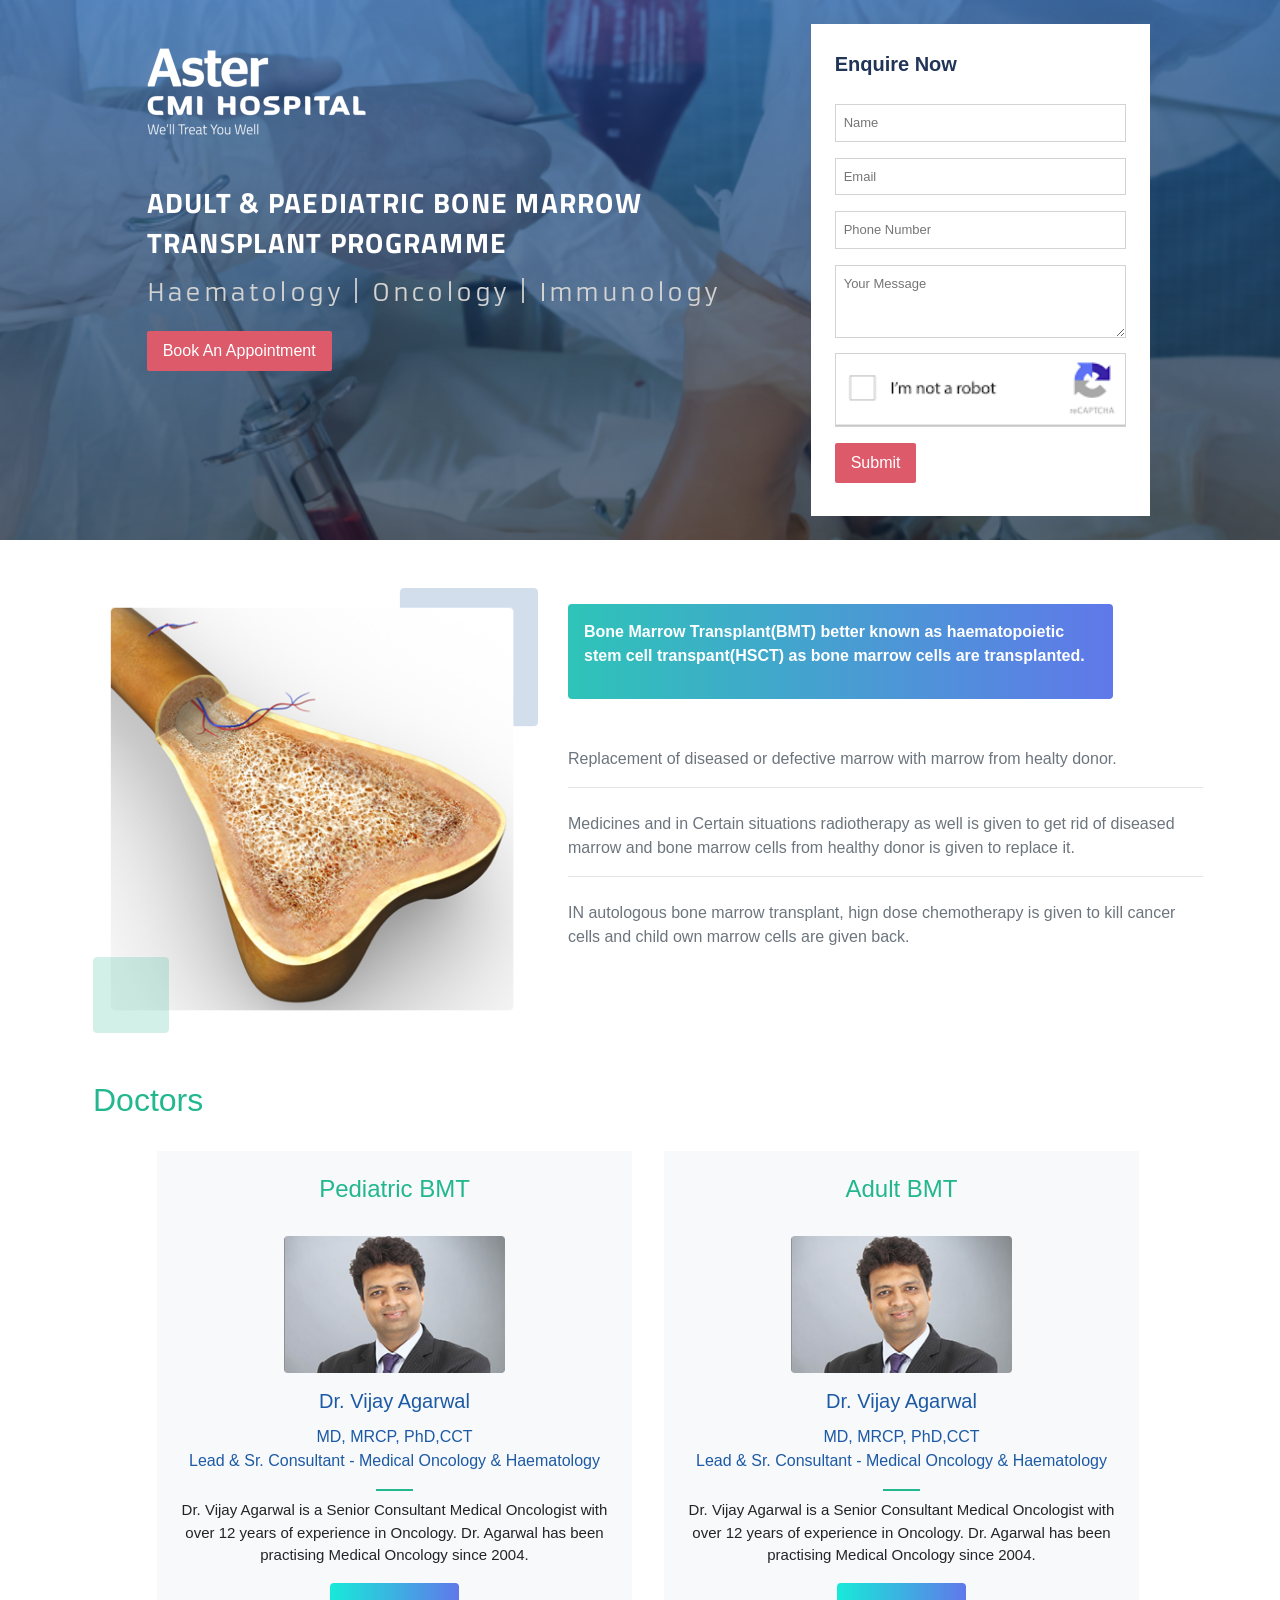
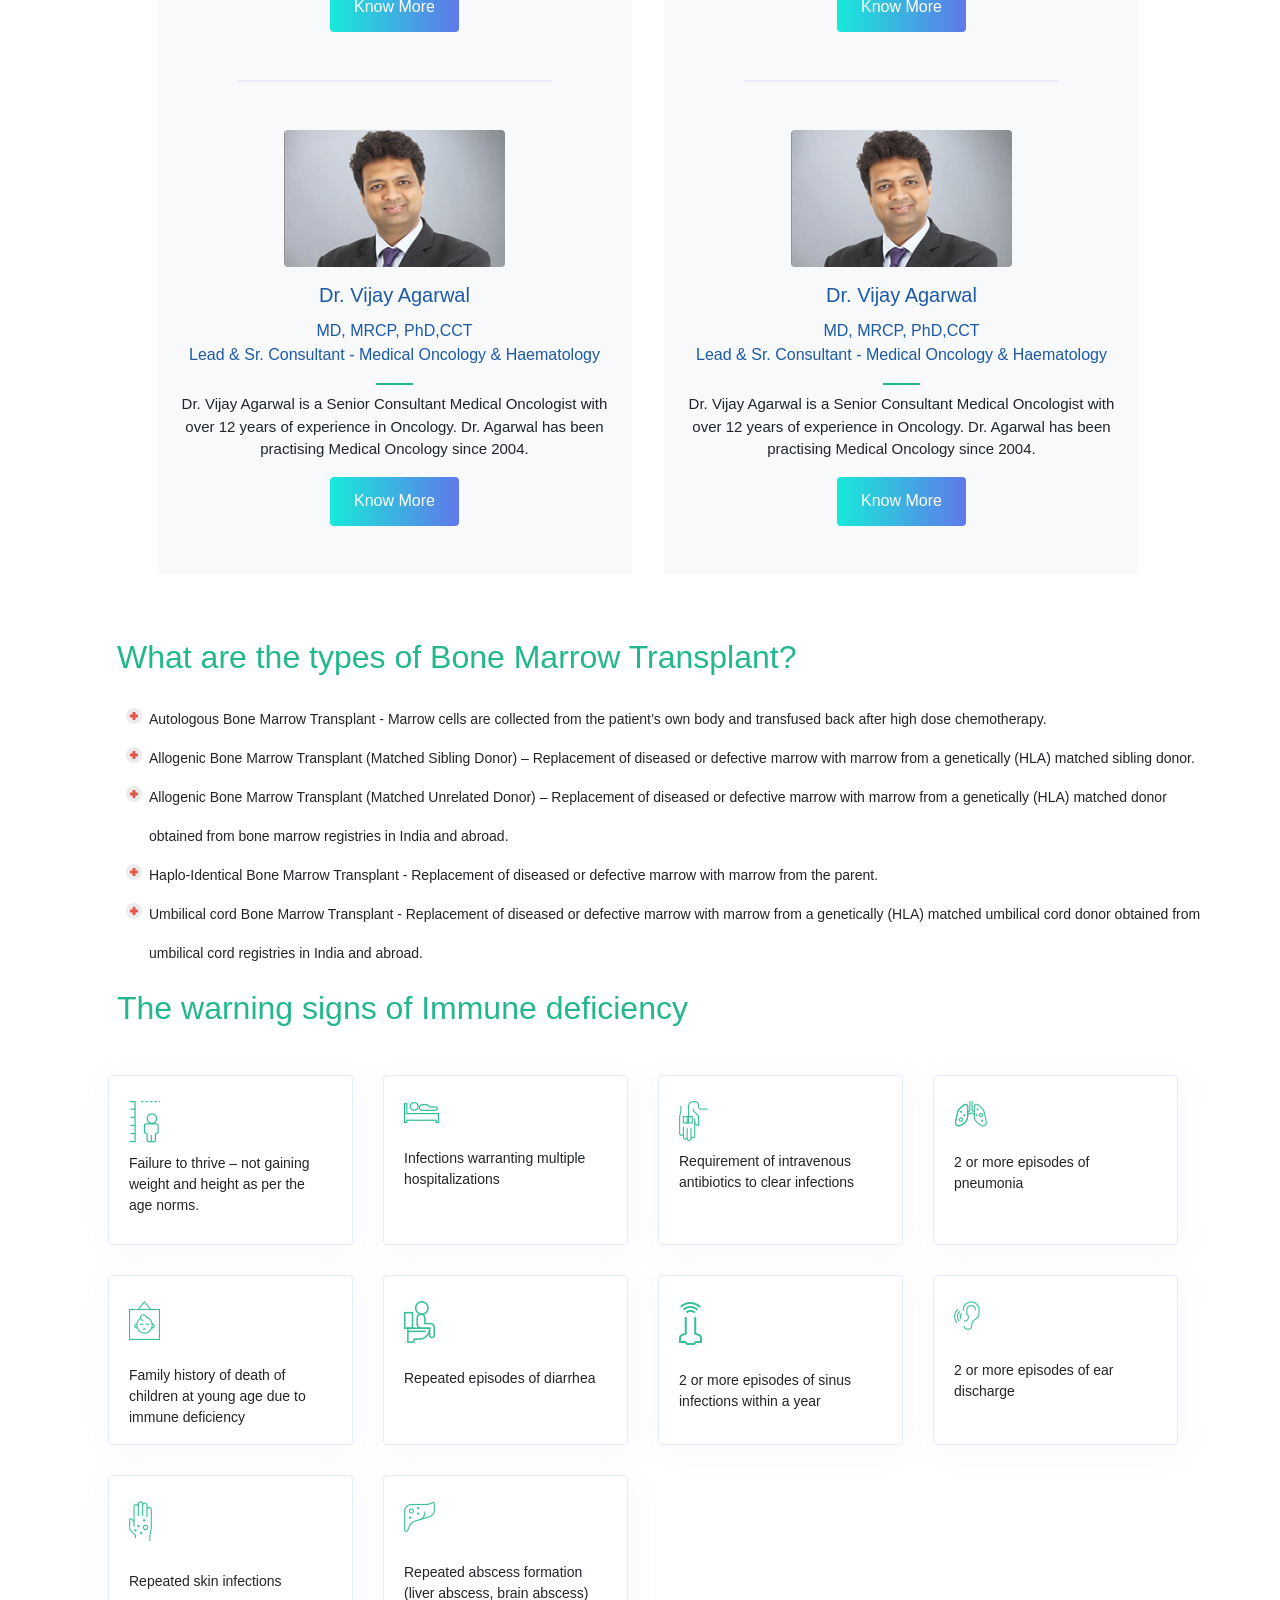
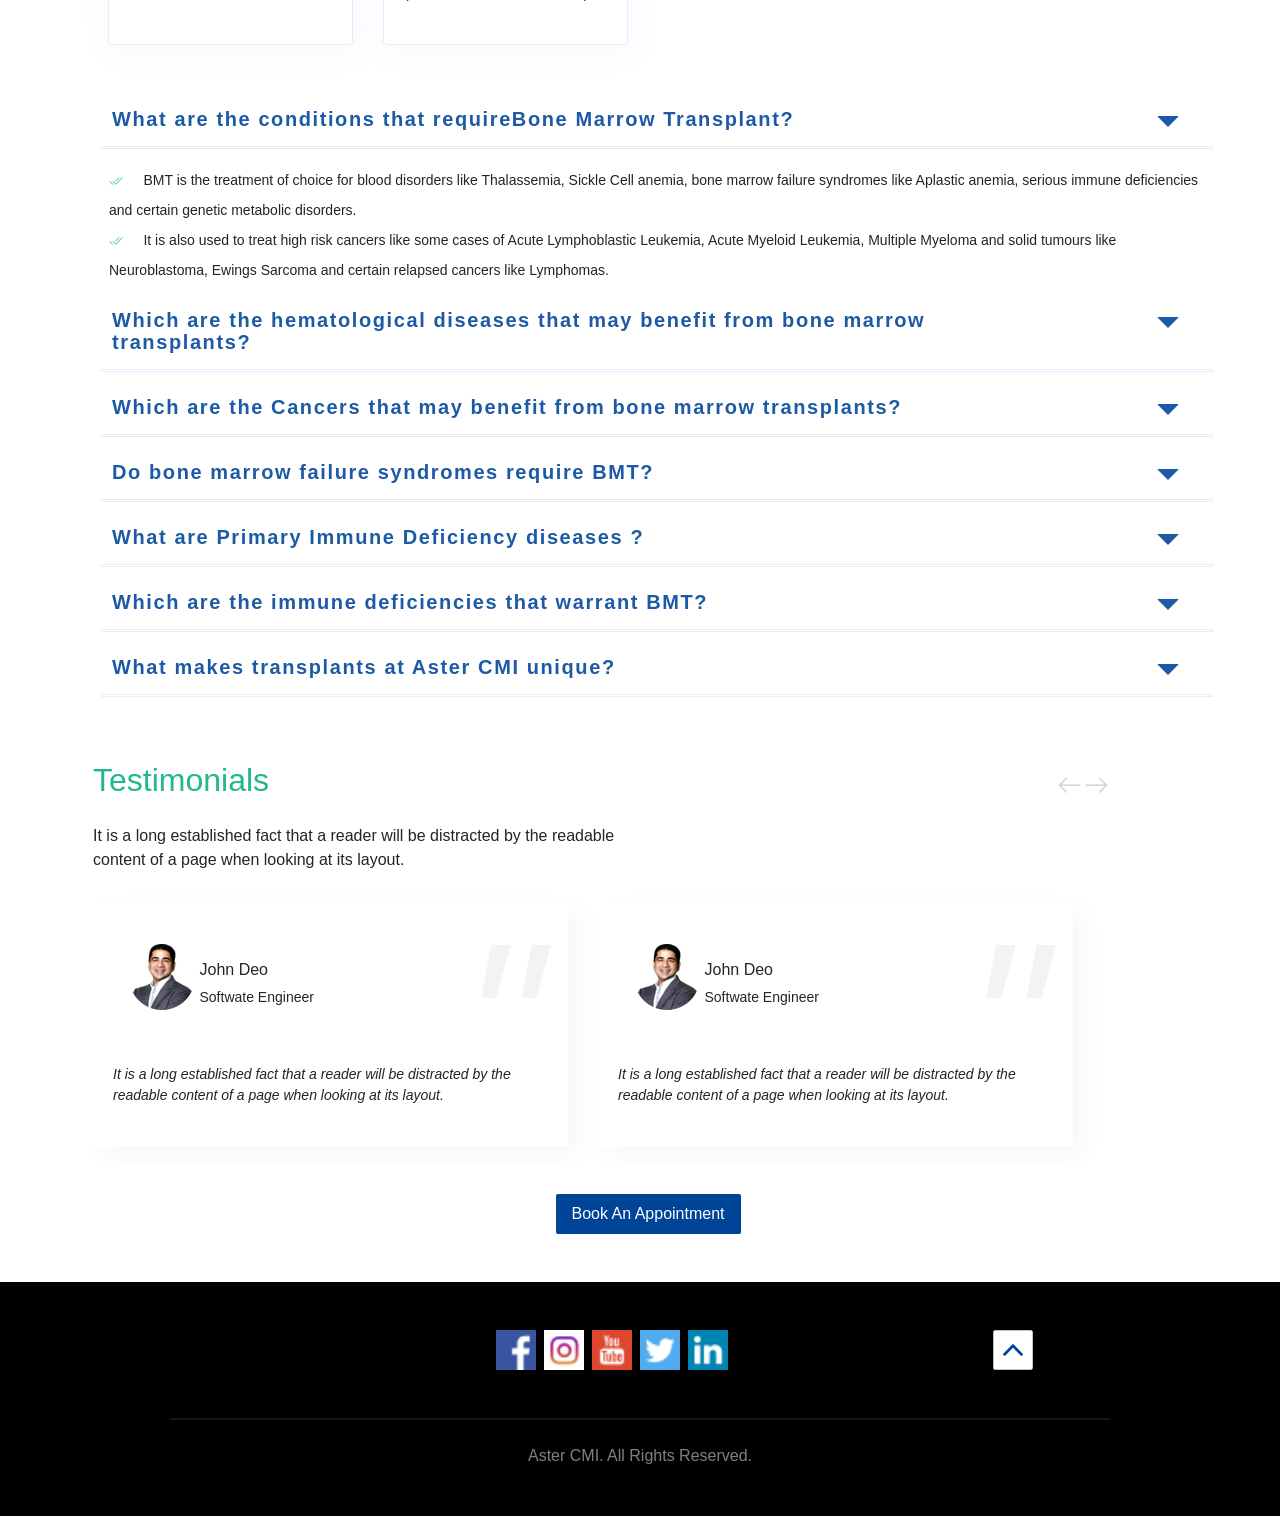
==== index.html @ b5199aa7 "changing names" ====
<!DOCTYPE html>
<html lang="en">

<head>

    <meta charset="UTF-8">
    <meta name="viewport" content="width=device-width, initial-scale=1.0">
    
    <link rel="stylesheet" href="https://maxcdn.bootstrapcdn.com/bootstrap/4.5.2/css/bootstrap.min.css">
    <script src="https://ajax.googleapis.com/ajax/libs/jquery/3.5.1/jquery.min.js"></script>
    <script src="https://cdnjs.cloudflare.com/ajax/libs/popper.js/1.16.0/umd/popper.min.js"></script>
    <script src="https://maxcdn.bootstrapcdn.com/bootstrap/4.5.2/js/bootstrap.min.js"></script>

    <link href='https://fonts.googleapis.com/css?family=Titillium Web' rel='stylesheet'>
    <link href='https://fonts.googleapis.com/css?family=Strait' rel='stylesheet'>
    <link href='https://fonts.googleapis.com/css?family=Armata' rel='stylesheet'>

    <title>Bone Marrow transplant programme landing page</title>
    <link rel="stylesheet" href="landing page.css" />
</head>

<body>
    <header id="intro">
        <div class="container-fluid d-flex justify-content-center">
            <div class="row">
                <div class="col-1 col-sm-1 col-md-0 col-lg-1 col-xl-1"></div>
                <div class="col-12 col-sm-12 col-md-5 col-lg-6 col-xl-6 aster_details">
                    <img class="pt-5" src="Images/Aster_logo_white.png">
                    <h3 class="pt-5 mb-2 font_titillium">ADULT & PAEDIATRIC BONE MARROW TRANSPLANT PROGRAMME</h3>
                    <p class="pt-1 mb-1 font_armata">Haematology | Oncology | Immunology </p>
                    <button class="book_an_appointment_button">Book An Appointment</button>   
                </div>

                <div class="col-12 col-sm-12 col-md-4 col-lg-4 col-xl-4">
                    <div class="container m-4 p-4 enquire_now">
                        <h5 class="py-1 font-weight-bolder" style="color:#213559;">Enquire Now</h5>
                        <input type="text" class="p-2 mt-3 mb-2" placeholder="Name">
                        <input type="email" class="p-2 my-2" placeholder="Email">
                        <input type="number" class="p-2 my-2" placeholder="Phone Number">
                        <textarea class="px-2 pt-2 pb-4 my-2" placeholder="Your Message" maxlength="200"></textarea>  
                        <div class="i_am_not_robot">
                            <img src="Images/i am not a robot.png" height="auto" width="100%">
                        </div>
                        <button class="book_an_appointment_button">Submit</button>  
                    </div>
                </div>   
            </div>
        </div>
        
    </header>
    
    <main class="mt-5 ml-3">
        <div class="container">
        
    <!-- BMT DETAILS  -->
            <div id="BMT deatils" class="row">
                <div class="col-12 col-sm-12 col-md-6 col-lg-5 col-xl-5">
                    <img src="Images/Group 3.png" width="100%" height="auto">
                </div>
            
                <div class="col-12 col-sm-12 col-md-6 col-lg-7 col-xl-7 mt-3">
                    <div class="bmt_heading_div p-3">
                         <p>Bone Marrow Transplant(BMT) better known as haematopoietic
                                stem cell transpant(HSCT) as bone marrow cells are transplanted.</p>
                    </div>

                    <div class="mt-5" >
                        <p class="text-muted">Replacement of diseased or defective marrow with marrow from healty
                            donor.</p>
                    </div>

                    <hr class="hr-light mt-3">

                    <div class="mt-4" >
                        <p class="text-muted">Medicines and in Certain situations radiotherapy as well is given to get rid of diseased
                        marrow and bone marrow cells from healthy donor is given to replace it.</p>
                    </div>

                    <hr class="hr-light mt-3">

                    <div class="mt-4" >
                        <p class="text-muted">IN autologous bone marrow transplant, hign dose chemotherapy is given to kill
                        cancer cells and child own marrow cells are given back.</p>
                    </div>
                </div>
            </div>

<!-- DOCTORS -->
            <div class="mt-5">
                <h2 style="color:#22B78E;">Doctors</h2>
            </div>

            <div id="Doctors Details" class="row mt-3 justify-content-center">
                <div class="col-12 col-sm-12 col-md-5 col-lg-5 col-xl-5 bg-light px-3 pb-5 m-3">
                    <h4 style="color:#22B78E" class="justify-content-center text-center pt-4">Pediatric BMT</h4>
                    
                    <img class="pt-4 centered_contents"  src="Images/Bitmap Copy.png">
                    
                    <h5 class="pt-3 text-center" style="color:#1D5AA6;">Dr. Vijay Agarwal</h5>
                    
                    <p class="pt-1 text-center" style="color:#1D5AA6;">MD, MRCP, PhD,CCT <br>
                        Lead & Sr. Consultant - Medical Oncology & Haematology</p>
                    
                    <div class="small_hr_line centered_contents"></div>
                    
                    <p class="pt-2 text-center" style="font-size:15px;">Dr. Vijay Agarwal is a Senior Consultant Medical Oncologist with over 12 years of experience in Oncology. Dr. Agarwal has been practising Medical Oncology since 2004. </p>
                    
                    <button class="p-2 know_more_button centered_contents">Know More</button>
                    
                    <div class="mt-5 long_hr_line centered_contents"></div>
                    
                    <img class="pt-5 centered_contents"  src="Images/Bitmap Copy.png">
                    
                    <h5 class="pt-3 text-center" style="color:#1D5AA6;">Dr. Vijay Agarwal</h5>
                    
                    <p class="pt-1 text-center" style="color:#1D5AA6;">MD, MRCP, PhD,CCT <br>
                        Lead & Sr. Consultant - Medical Oncology & Haematology</p>
                    
                    <div class="small_hr_line centered_contents"></div>
                    
                    <p class="pt-2 text-center" style="font-size:15px;">Dr. Vijay Agarwal is a Senior Consultant Medical Oncologist with over 12 years of experience in Oncology. Dr. Agarwal has been practising Medical Oncology since 2004. </p>
                    
                    <button class="p-2 know_more_button centered_contents">Know More</button>
                </div>

                <div class="col-12 col-sm-12 col-md-5 col-lg-5 col-xl-5 bg-light px-3 pb-5 m-3">
                    <h4 style="color:#22B78E" class="justify-content-center text-center pt-4">Adult BMT</h4>
                    
                    <img class="pt-4 centered_contents"  src="Images/Bitmap Copy.png">
                    
                    <h5 class="pt-3 text-center" style="color:#1D5AA6;">Dr. Vijay Agarwal</h5>
                    
                    <p class="pt-1 text-center" style="color:#1D5AA6;">MD, MRCP, PhD,CCT <br>
                        Lead & Sr. Consultant - Medical Oncology & Haematology</p>
                    
                    <div class="small_hr_line centered_contents"></div>
                    
                    <p class="pt-2 text-center" style="font-size:15px;">Dr. Vijay Agarwal is a Senior Consultant Medical Oncologist with over 12 years of experience in Oncology. Dr. Agarwal has been practising Medical Oncology since 2004. </p>
                    
                    <button class="p-2 know_more_button centered_contents">Know More</button>
                    
                    <div class="mt-5 long_hr_line centered_contents"></div>
                    
                    <img class="pt-5 centered_contents"  src="Images/Bitmap Copy.png">
                    
                    <h5 class="pt-3 text-center" style="color:#1D5AA6;">Dr. Vijay Agarwal</h5>
                    
                    <p class="pt-1 text-center" style="color:#1D5AA6;">MD, MRCP, PhD,CCT <br>
                        Lead & Sr. Consultant - Medical Oncology & Haematology</p>
                    
                    <div class="small_hr_line centered_contents"></div>
                    
                    <p class="pt-2 text-center" style="font-size:15px;">Dr. Vijay Agarwal is a Senior Consultant Medical Oncologist with over 12 years of experience in Oncology. Dr. Agarwal has been practising Medical Oncology since 2004. </p>
                    
                    <button class="p-2 know_more_button centered_contents">Know More</button>
                </div>
            </div>

<!-- TYPES OF BMT -->
            <div id="types of BMT" class="mt-5 ml-4">
                <h2 style="color:#22B78E;">What are the types of Bone Marrow Transplant?</h2>
            </div>

            <div class="mt-4 ml-3">
                <ul>
                    <li>Autologous Bone Marrow Transplant - Marrow cells are collected from the patient’s own body and transfused back after high dose chemotherapy.</li>
                
                    <li>Allogenic Bone Marrow Transplant (Matched Sibling Donor) – Replacement of diseased or defective marrow with marrow from a genetically (HLA) matched sibling donor.</li>
                
                    <li>Allogenic Bone Marrow Transplant (Matched Unrelated Donor) – Replacement of diseased or defective marrow with marrow from a genetically (HLA) matched donor obtained from bone marrow registries in India and abroad.</li>
                
                    <li>Haplo-Identical Bone Marrow Transplant - Replacement of diseased or defective marrow with marrow from the parent.</li>
                
                    <li>Umbilical cord Bone Marrow Transplant - Replacement of diseased or defective marrow with marrow from a genetically (HLA) matched umbilical cord donor obtained from umbilical cord registries in India and abroad.</li>
                </ul>
            </div>

<!-- THE WARNING SIGNS OF BMT -->

            <div id="warning signs" class="mt-3 ml-4">
                <h2 style="color:#22B78E;">The warning signs of Immune deficiency</h2>
            </div>

            <div class="flex-container">
                <div class="flex-card">
                    <div>
                        <img src="Images/Group 2 (1).png">
                    </div>
                    <p style="padding-top:10px;">Failure to thrive – not gaining weight and height as per the age norms.</p>
                </div>

                <div class="flex-card">
                    <div>
                        <img src="Images/Group.png">
                    </div>
                    <p style="padding-top:25px;">Infections warranting multiple hospitalizations</p>
                </div>

                <div class="flex-card">
                    <div>
                        <img src="Images/Group (1).png">
                    </div>
                    <p style="padding-top:10px;">Requirement of intravenous antibiotics to clear infections</p>
                </div>

                <div class="flex-card">
                    <div>
                        <img src="Images/Group (2).png">
                    </div>
                    <p style="padding-top:25px;">2 or more episodes of 
                        pneumonia</p>
                </div>

                <div class="flex-card">
                    <div>
                        <img src="Images/Group (4).png">
                    </div>
                    <p style="padding-top:25px;">Family history of death of children at young age due to immune deficiency </p>
                </div>

                <div class="flex-card">
                    <div>
                        <img src="Images/Group (3).png">
                    </div>
                    <p style="padding-top:25px;">Repeated episodes of diarrhea</p>
                </div>

                <div class="flex-card">
                    <div>
                        <img src="Images/Group 2 (2).png">
                    </div>
                    <p style="padding-top:25px;">2 or more episodes of sinus infections within a year</p>
                </div>

                <div class="flex-card">
                    <div>
                        <img src="Images/Group 2.png">
                    </div>
                    <p style="padding-top:30px;">2 or more episodes of ear discharge</p>
                </div>

                <div class="flex-card">
                    <div>
                        <img src="Images/Group 2 (3).png">
                    </div>
                    <p style="padding-top:30px;">Repeated skin infections</p>
                </div>

                <div class="flex-card">
                    <div>
                        <img src="Images/Group (5).png">
                    </div>
                    <p style="padding-top:30px;">Repeated abscess formation (liver abscess, brain abscess)</p>
                </div>    
            </div>

<!-- FREQUENTLY ASKED QUESTIONS -->

                <div id="faq" class="mt-5">
                    <div id="q1" class="row faq_span ml-1">
                        <div class="col-10 col-sm-10 col-md-10 col-lg-10 col-xl-10">
                            <span>What are the conditions that requireBone Marrow Transplant?
                        </div>
                        <div class="col-2 col-sm-2 col-md-2 col-lg-2 col-xl-2">
                            <img class="mr-4 mt-2 float-right" src="Images/Path Copy 5.png" onclick="toggle_answer('answer1','hidden_answer');">
                        </div>
                    </div>

                    <hr class="long_hr_line_faq ml-2">

                    <div id="answer1" class="ml-3">
                        <div>
                            <img src="Images/double-tick-indicator.png">
                            <span class="ml-3 answers"> BMT is the treatment of choice for blood disorders like Thalassemia, Sickle Cell anemia, bone marrow failure syndromes like Aplastic anemia, serious immune deficiencies and certain genetic metabolic disorders.</span>
                        </div>
                        <div>
                            <img src="Images/double-tick-indicator.png">
                            <span class="ml-3 answers"> It is also used to treat high risk cancers like some cases of Acute Lymphoblastic Leukemia, Acute Myeloid Leukemia, Multiple Myeloma and solid tumours like Neuroblastoma, Ewings Sarcoma and certain relapsed cancers like Lymphomas.</span>
                        </div>
                    </div>

                    <div id="q2" class="row faq_span ml-1 mt-4">
                        <div class="col-10 col-sm-10 col-md-10 col-lg-10 col-xl-10">
                            <span>Which are the hematological diseases that may benefit from bone marrow transplants?</span>
                        </div>
                        <div class="col-2 col-sm-2 col-md-2 col-lg-2 col-xl-2">
                            <img class="mr-4 mt-2 float-right" src="Images/Path Copy 5.png" onclick="toggle_answer('answer2','hidden_answer');">
                        </div>
                    </div>

                    <hr class="long_hr_line_faq ml-2">

                    <div id="answer2" class="ml-3 hidden_answer">
                        <div>
                            <img src="Images/double-tick-indicator.png">
                            <span class="ml-3 answers"> BMT is the treatment of choice for blood disorders like Thalassemia, Sickle Cell anemia, bone marrow failure syndromes like Aplastic anemia, serious immune deficiencies and certain genetic metabolic disorders.</span>
                        </div>
                        <div>
                            <img src="Images/double-tick-indicator.png">
                            <span class="ml-3 answers"> It is also used to treat high risk cancers like some cases of Acute Lymphoblastic Leukemia, Acute Myeloid Leukemia, Multiple Myeloma and solid tumours like Neuroblastoma, Ewings Sarcoma and certain relapsed cancers like Lymphomas.</span>
                        </div>
                    </div>

                    <div d="q3" class="row faq_span ml-1 mt-4">
                        <div class="col-10 col-sm-10 col-md-10 col-lg-10 col-xl-10">
                            <span>Which are the Cancers that may benefit from bone marrow transplants?</span>
                        </div>
                        <div class="col-2 col-sm-2 col-md-2 col-lg-2 col-xl-2">
                            <img class="mr-4 mt-2 float-right" src="Images/Path Copy 5.png" onclick="toggle_answer('answer3','hidden_answer');">
                        </div>
                    </div>

                    <hr class="long_hr_line_faq ml-2">

                    <div id="answer3" class="ml-3 hidden_answer">
                        <div>
                            <img src="Images/double-tick-indicator.png">
                            <span class="ml-3 answers"> BMT is the treatment of choice for blood disorders like Thalassemia, Sickle Cell anemia, bone marrow failure syndromes like Aplastic anemia, serious immune deficiencies and certain genetic metabolic disorders.</span>
                        </div>
                        <div>
                            <img src="Images/double-tick-indicator.png">
                            <span class="ml-3 answers"> It is also used to treat high risk cancers like some cases of Acute Lymphoblastic Leukemia, Acute Myeloid Leukemia, Multiple Myeloma and solid tumours like Neuroblastoma, Ewings Sarcoma and certain relapsed cancers like Lymphomas.</span>
                        </div>
                    </div>

                    <div id="q4" class="row faq_span ml-1 mt-4">
                        <div class="col-10 col-sm-10 col-md-10 col-lg-10 col-xl-10">
                            <span>Do bone marrow failure syndromes require BMT?</span>
                        </div>
                        <div class="col-2 col-sm-2 col-md-2 col-lg-2 col-xl-2">
                            <img class="mr-4 mt-2 float-right" src="Images/Path Copy 5.png" onclick="toggle_answer('answer4','hidden_answer');">
                        </div>
                    </div>

                    <hr class="long_hr_line_faq ml-2">

                    <div id="answer4" class="ml-3 hidden_answer">
                        <div>
                            <img src="Images/double-tick-indicator.png">
                            <span class="ml-3 answers"> BMT is the treatment of choice for blood disorders like Thalassemia, Sickle Cell anemia, bone marrow failure syndromes like Aplastic anemia, serious immune deficiencies and certain genetic metabolic disorders.</span>
                        </div>
                        <div>
                            <img src="Images/double-tick-indicator.png">
                            <span class="ml-3 answers"> It is also used to treat high risk cancers like some cases of Acute Lymphoblastic Leukemia, Acute Myeloid Leukemia, Multiple Myeloma and solid tumours like Neuroblastoma, Ewings Sarcoma and certain relapsed cancers like Lymphomas.</span>
                        </div>
                    </div>

                    <div id="q5" class="row faq_span ml-1 mt-4">
                        <div class="col-10 col-sm-10 col-md-10 col-lg-10 col-xl-10">
                            <span>What are Primary Immune Deficiency diseases ?</span>
                        </div>
                        <div class="col-2 col-sm-2 col-md-2 col-lg-2 col-xl-2">
                            <img class="mr-4 mt-2 float-right" src="Images/Path Copy 5.png" onclick="toggle_answer('answer5','hidden_answer');">
                        </div>
                    </div>

                    <hr class="long_hr_line_faq ml-2">

                    <div id="answer5" class="ml-3 hidden_answer">
                        <div>
                            <img src="Images/double-tick-indicator.png">
                            <span class="ml-3 answers"> BMT is the treatment of choice for blood disorders like Thalassemia, Sickle Cell anemia, bone marrow failure syndromes like Aplastic anemia, serious immune deficiencies and certain genetic metabolic disorders.</span>
                        </div>
                        <div>
                            <img src="Images/double-tick-indicator.png">
                            <span class="ml-3 answers"> It is also used to treat high risk cancers like some cases of Acute Lymphoblastic Leukemia, Acute Myeloid Leukemia, Multiple Myeloma and solid tumours like Neuroblastoma, Ewings Sarcoma and certain relapsed cancers like Lymphomas.</span>
                        </div>
                    </div>

                    <div id="q6" class="row faq_span ml-1 mt-4">
                        <div class="col-10 col-sm-10 col-md-10 col-lg-10 col-xl-10">
                            <span>Which are the immune deficiencies that warrant BMT?</span>
                        </div>
                        <div class="col-2 col-sm-2 col-md-2 col-lg-2 col-xl-2">
                            <img class="mr-4 mt-2 float-right" src="Images/Path Copy 5.png" onclick="toggle_answer('answer6','hidden_answer');">
                        </div>
                    </div>
                    
                    <hr class="long_hr_line_faq ml-2">

                    <div id="answer6" class="ml-3 hidden_answer">
                        <div>
                            <img src="Images/double-tick-indicator.png">
                            <span class="ml-3 answers"> BMT is the treatment of choice for blood disorders like Thalassemia, Sickle Cell anemia, bone marrow failure syndromes like Aplastic anemia, serious immune deficiencies and certain genetic metabolic disorders.</span>
                        </div>
                        <div>
                            <img src="Images/double-tick-indicator.png">
                            <span class="ml-3 answers"> It is also used to treat high risk cancers like some cases of Acute Lymphoblastic Leukemia, Acute Myeloid Leukemia, Multiple Myeloma and solid tumours like Neuroblastoma, Ewings Sarcoma and certain relapsed cancers like Lymphomas.</span>
                        </div>
                    </div>

                    <div id="q7" class="row faq_span ml-1 mt-4">
                        <div class="col-10 col-sm-10 col-md-10 col-lg-10 col-xl-10">
                            <span>What makes transplants at Aster CMI unique? </span>
                        </div>
                        <div class="col-2 col-sm-2 col-md-2 col-lg-2 col-xl-2">
                            <img class="mr-4 mt-2 float-right" src="Images/Path Copy 5.png" onclick="toggle_answer('answer7','hidden_answer');">
                        </div>
                    </div>
                    
                    <hr class="long_hr_line_faq ml-2">

                    <div id="answer7" class="ml-3 hidden_answer">
                        <div>
                            <img src="Images/double-tick-indicator.png">
                            <span class="ml-3 answers"> BMT is the treatment of choice for blood disorders like Thalassemia, Sickle Cell anemia, bone marrow failure syndromes like Aplastic anemia, serious immune deficiencies and certain genetic metabolic disorders.</span>
                        </div>
                        <div>
                            <img src="Images/double-tick-indicator.png">
                            <span class="ml-3 answers"> It is also used to treat high risk cancers like some cases of Acute Lymphoblastic Leukemia, Acute Myeloid Leukemia, Multiple Myeloma and solid tumours like Neuroblastoma, Ewings Sarcoma and certain relapsed cancers like Lymphomas.</span>
                        </div>
                    </div>
                </div>
                
<!-- TESTIMONIALS -->

            <div id="Testimonials_heading" class="row">

                <div class="mt-5 col-6 col-sm-6 col-md-6 col-lg-6 col-xl-6">
                    <h2 style="color:#22B78E;">Testimonials</h2>
                </div>

                <div class="mt-3 col-5 col-sm-6 col-md-5 col-lg-5 col-xl-5">
                    <img class="float-right mt-5" src="Images/left-arrow (6) copy.png">
                    <img class="float-right mt-5 mr-1" src="Images/left-arrow (6).png">
                </div>

                <div class="mt-3 col-12 col-sm-12 col-md-12 col-lg-6 col-xl-6" >
                    <p>It is a long established fact that a reader will be distracted by the 
                        readable content of a page when looking at its layout.</p>
                </div>
            </div>

<!-- TESTIMONIALS CAROUSEL -->
            <div id="demo" class="carousel slide" data-ride="carousel">

                <!-- Indicators -->
                <ul class="carousel-indicators">
                <li data-target="#demo" data-slide-to="0" class="active"></li>
                <li data-target="#demo" data-slide-to="1"></li>
                <li data-target="#demo" data-slide-to="2"></li>
                </ul>
                
                <!-- The slideshow -->
                <div class="carousel-inner">
                    <div class="carousel-item active">
                        <div class="row">
                            <div class="col-12 col-sm-12 col-md-8 col-lg-5 col-xl-5 testimonials"> 
                                <div class="row p-3">
                                    <div class="col-3 col-sm-3 col-md-2 col-lg-2 col-xl-2">    
                                        <img src="Images/Bitmap.png">
                                    </div> 
                                    <div class="col-6 col-sm-6 col-md-8 col-lg-8 col-xl-8 mt-3" >
                                        <h6>John Deo</h6>
                                        <p>Softwate Engineer</p>
                                    </div> 
                                    <div class="col-3 col-sm-3 col-md-2 col-lg-2 col-xl-2">    
                                        <img src="Images/Testimonials.png".png>
                                    </div>
                                </div>
                                <p class="pt-4 font-italic">
                                    It is a long established fact that a reader will be distracted by the readable content of a page when looking at its layout. 
                                </p>
                            </div> 

                            <div class="col-12 col-sm-12 col-md-8 col-lg-5 col-xl-5 testimonials"> 
                                <div class="row p-3">
                                    <div class="col-3 col-sm-3 col-md-2 col-lg-2 col-xl-2">    
                                        <img src="Images/Bitmap.png">
                                    </div> 
                                    <div class="col-6 col-sm-6 col-md-8 col-lg-8 col-xl-8 mt-3" >
                                        <h6>John Deo</h6>
                                        <p>Softwate Engineer</p>
                                    </div> 
                                    <div class="col-3 col-sm-3 col-md-2 col-lg-2 col-xl-2">    
                                        <img src="Images/Testimonials.png".png>
                                    </div>
                                </div>
                                <p class="pt-4 font-italic">
                                    It is a long established fact that a reader will be distracted by the readable content of a page when looking at its layout. 
                                </p>
                            </div> 
                        </div>
                    </div>

                    <div class="carousel-item">
                        <div class="row">
                            <div class="col-12 col-sm-12 col-md-8 col-lg-5 col-xl-5 testimonials"> 
                                <div class="row p-3">
                                    <div class="col-3 col-sm-3 col-md-2 col-lg-2 col-xl-2">    
                                        <img src="Images/Bitmap.png">
                                    </div> 
                                    <div class="col-6 col-sm-6 col-md-8 col-lg-8 col-xl-8 mt-3" >
                                        <h6>John Deo</h6>
                                        <p>Softwate Engineer</p>
                                    </div> 
                                    <div class="col-3 col-sm-3 col-md-2 col-lg-2 col-xl-2">    
                                        <img src="Images/Testimonials.png".png>
                                    </div>
                                </div>
                                <p class="pt-4 font-italic">
                                    It is a long established fact that a reader will be distracted by the readable content of a page when looking at its layout. 
                                </p>
                            </div> 

                            <div class="col-12 col-sm-12 col-md-8 col-lg-5 col-xl-5 testimonials"> 
                                <div class="row p-3">
                                    <div class="col-3 col-sm-3 col-md-2 col-lg-2 col-xl-2">    
                                        <img src="Images/Bitmap.png">
                                    </div> 
                                    <div class="col-6 col-sm-6 col-md-8 col-lg-8 col-xl-8 mt-3" >
                                        <h6>John Deo</h6>
                                        <p>Softwate Engineer</p>
                                    </div> 
                                    <div class="col-3 col-sm-3 col-md-2 col-lg-2 col-xl-2">    
                                        <img src="Images/Testimonials.png".png>
                                    </div>
                                </div>
                                <p class="pt-4 font-italic">
                                    It is a long established fact that a reader will be distracted by the readable content of a page when looking at its layout. 
                                </p>
                            </div> 
                        </div>
                    </div>   

                    <div class="carousel-item">
                        <div class="row">
                            <div class="col-12 col-sm-12 col-md-8 col-lg-5 col-xl-5 testimonials"> 
                                <div class="row p-3">
                                    <div class="col-3 col-sm-3 col-md-2 col-lg-2 col-xl-2">    
                                        <img src="Images/Bitmap.png">
                                    </div> 
                                    <div class="col-6 col-sm-6 col-md-8 col-lg-8 col-xl-8 mt-3" >
                                        <h6>John Deo</h6>
                                        <p>Softwate Engineer</p>
                                    </div> 
                                    <div class="col-3 col-sm-3 col-md-2 col-lg-2 col-xl-2">    
                                        <img src="Images/Testimonials.png".png>
                                    </div>
                                </div>
                                <p class="pt-4 font-italic">
                                    It is a long established fact that a reader will be distracted by the readable content of a page when looking at its layout. 
                                </p>
                            </div> 

                            <div class="col-12 col-sm-12 col-md-8 col-lg-5 col-xl-5 testimonials"> 
                                <div class="row p-3">
                                    <div class="col-3 col-sm-3 col-md-2 col-lg-2 col-xl-2">    
                                        <img src="Images/Bitmap.png">
                                    </div> 
                                    <div class="col-6 col-sm-6 col-md-8 col-lg-8 col-xl-8 mt-3" >
                                        <h6>John Deo</h6>
                                        <p>Softwate Engineer</p>
                                    </div> 
                                    <div class="col-3 col-sm-3 col-md-2 col-lg-2 col-xl-2">    
                                        <img src="Images/Testimonials.png".png>
                                    </div>
                                </div>
                                <p class="pt-4 font-italic">
                                    It is a long established fact that a reader will be distracted by the readable content of a page when looking at its layout. 
                                </p>
                            </div> 
                        </div>
                    </div>
                </div>
                
                <!-- Left and right controls -->
                <a class="carousel-control-prev" href="#demo" data-slide="prev">
                <span class="carousel-control-prev-icon"></span>
                </a>
                <a class="carousel-control-next" href="#demo" data-slide="next">
                <span class="carousel-control-next-icon"></span>
                </a>
            </div>
  
<!-- BOOK AN APPOINTMENT BUTTON -->
            <div class="mt-3 d-flex justify-content-center">
                <button style="background-color:#004498;" class="book_an_appointment_button">Book An Appointment</button>
            </div>
        </div>
    </main> 

<!-- FOOTER  -->
    <footer class="footer mb-1">
        <div class="container-fluid">
            <div class="row mt-5">
                <div class="d-flex col-11 col-sm-11 col-md-7 col-lg-7 col-xl-7 justify-content-end">
                    <img class="pt-5 px-1" src="Images/Group 10.png">
                    <img class="pt-5 px-1" src="Images/Group 26.png">
                    <img class="pt-5 px-1" src="Images/003-youtube 2.png">
                    <img class="pt-5 px-1" src="Images/005-twitter 2.png">
                    <img class="pt-5 px-1" src="Images/006-linkedin 2.png">
                </div>
                <div class="d-flex col-1 col-sm-1 col-md-5 col-lg-5 col-xl-5 justify-content-center">
                    <img class="pt-5 px-1" src="Images/Group 9.png">
                </div>
            </div>

            <hr class="mt-5 long_hr_line_footer mx-auto">

            <div class="d-flex justify-content-center mt-4 pb-5">
                <span>Aster CMI. All Rights Reserved.</span>
            </div>
        </div>
        
    </footer>

    

    <script>
        function toggle_answer(id,className){
            document.getElementById(id).classList.toggle(className);
        }
    </script>

</body>
</html>
---- landing page.css ----
header{
    position:relative;
    width:100%;
    overflow-y:hidden;
    background-image: url("Images/Banner_mage 2.png"); 
    background-repeat: no-repeat;
    background-position: 50% 0;
    background-attachment: fixed;
    -webkit-background-size: cover;
    -moz-background-size: cover;
    -o-background-size: cover;
    background-size: cover;    
}

.book_an_appointment_button{
    background-color: #DD5A6A;
    padding-top:0.5em;
    padding-bottom:0.5em;
    padding-left:1em;
    padding-right:1em;
    color:white;
    margin-top:1em;
    outline: none;
    border:none;
    border-radius:2px;
}

.aster_details{
    color:white;
    margin-left:25px;
}
.font_titillium{
    font-family: 'Titillium Web';
    font-weight: bold;
    font-size: 28px;
    letter-spacing: 1.28px;
    line-height: 40px;
}
.font_armata{
    font-family: 'Armata';
    font-size: 24px;
    letter-spacing: 0.1em;
    color:lightgray;
    font-weight: lighter; 
}
.enquire_now{
    background-color: #FFFFFF;
    box-shadow: -4px 2px 13px 0 rgba(85, 95, 126, 0.18);
    width: 339px;
    height: 492px;
}
@media (min-width:440px) and (max-width:990px){
    .enquire_now{
        width:300px;
    }
}
input,textarea{
    color:#213559;
    border:1px solid lightgray;
    width:100%;
    padding:0.3em;
    font-size: 13px;
}
.i_am_not_robot{
    border:1px solid lightgray;
}
.bmt_heading_div{
    color:white;
    border-radius:4px;
    width: 545px;
    height: 95px;
    font-size: 1em;
    font-weight: bold;
    background-image: linear-gradient(to right, #2EC4B8 0%, #6078EA 100%); 
}
@media (min-width:360px) and (max-width:990px){
    .bmt_heading_div{
        width: 100%;
    }
}
.centered_contents{
    display: block;
    margin-left: auto;
    margin-right: auto;
    width: 50%;
}
.small_hr_line{
    border: 1px solid #22B78E;
    width: 37px;
    height: 1px;
}
.long_hr_line{
    border: 1px solid #ECECFF;
    width: 315px;
    height: 2px;
}
.long_hr_line_faq{
    border: 1px solid #ECECFF;
    width: 100%;
    height: 1px;
}

@media (min-width:440px) and (max-width:768px){
    .long_hr_line{
        width: 215px;
    }
}
.know_more_button{
    background-image: linear-gradient(to right, #17EAD9 0%, #6078EA 100%);
    border-radius: 4px;
    width: 129px;
    height: 49px;
    border:none;
    color:white;
}
ul {
    list-style-image: url('Images/hospital\ \(2\).png');
    font-size:14px;
    line-height: 39px;
}

.flex-container {
    display: flex;
    flex-wrap:wrap; 
    padding-top:25px; 
}
.flex-card{
    background-color: #FFFFFF;
    border: 1px solid #E5EAFF;
    border-radius: 4px;
    box-shadow: 3px 5px 29px 0 rgba(187, 165, 228, 0.1);
    min-width: 245px;
    max-width:245px;
    height: 170px;
    margin:15px; 
    padding:25px 30px 25px 20px;
    font-size: 14px;  
}
.faq_span{
    color: #1D5AA6;
    font-size: 20px;
    font-weight: bold;
    letter-spacing: 1.6px;
    line-height: 22px;
    text-align: left;
}
.answers{
  font-size: 14px;
  line-height: 30px;
  text-align: left;
}
.hidden_answer{
    display:none;
}

.testimonials{
    background-color: #FFFFFF;
    border-radius: 4px;
    box-shadow: 9px 8px 27px 0 rgba(0, 0, 0, 0.04);
    height: 249;
    margin:15px; 
    padding:25px 30px 25px 20px;
    font-size: 14px;  
}
.footer {
    left: 0;
    bottom: 0;
    width: 100%;
    background-color:black;
    color: grey;
    text-align: center;
    height:auto;
}

.long_hr_line_footer{
    width: 75%;
    border: 1px solid rgba(255, 255, 255, 0.21);
    opacity: 0.3701869419642857; 
}
.carousel-inner{
    width: 100%;
    height: 100%;
  }
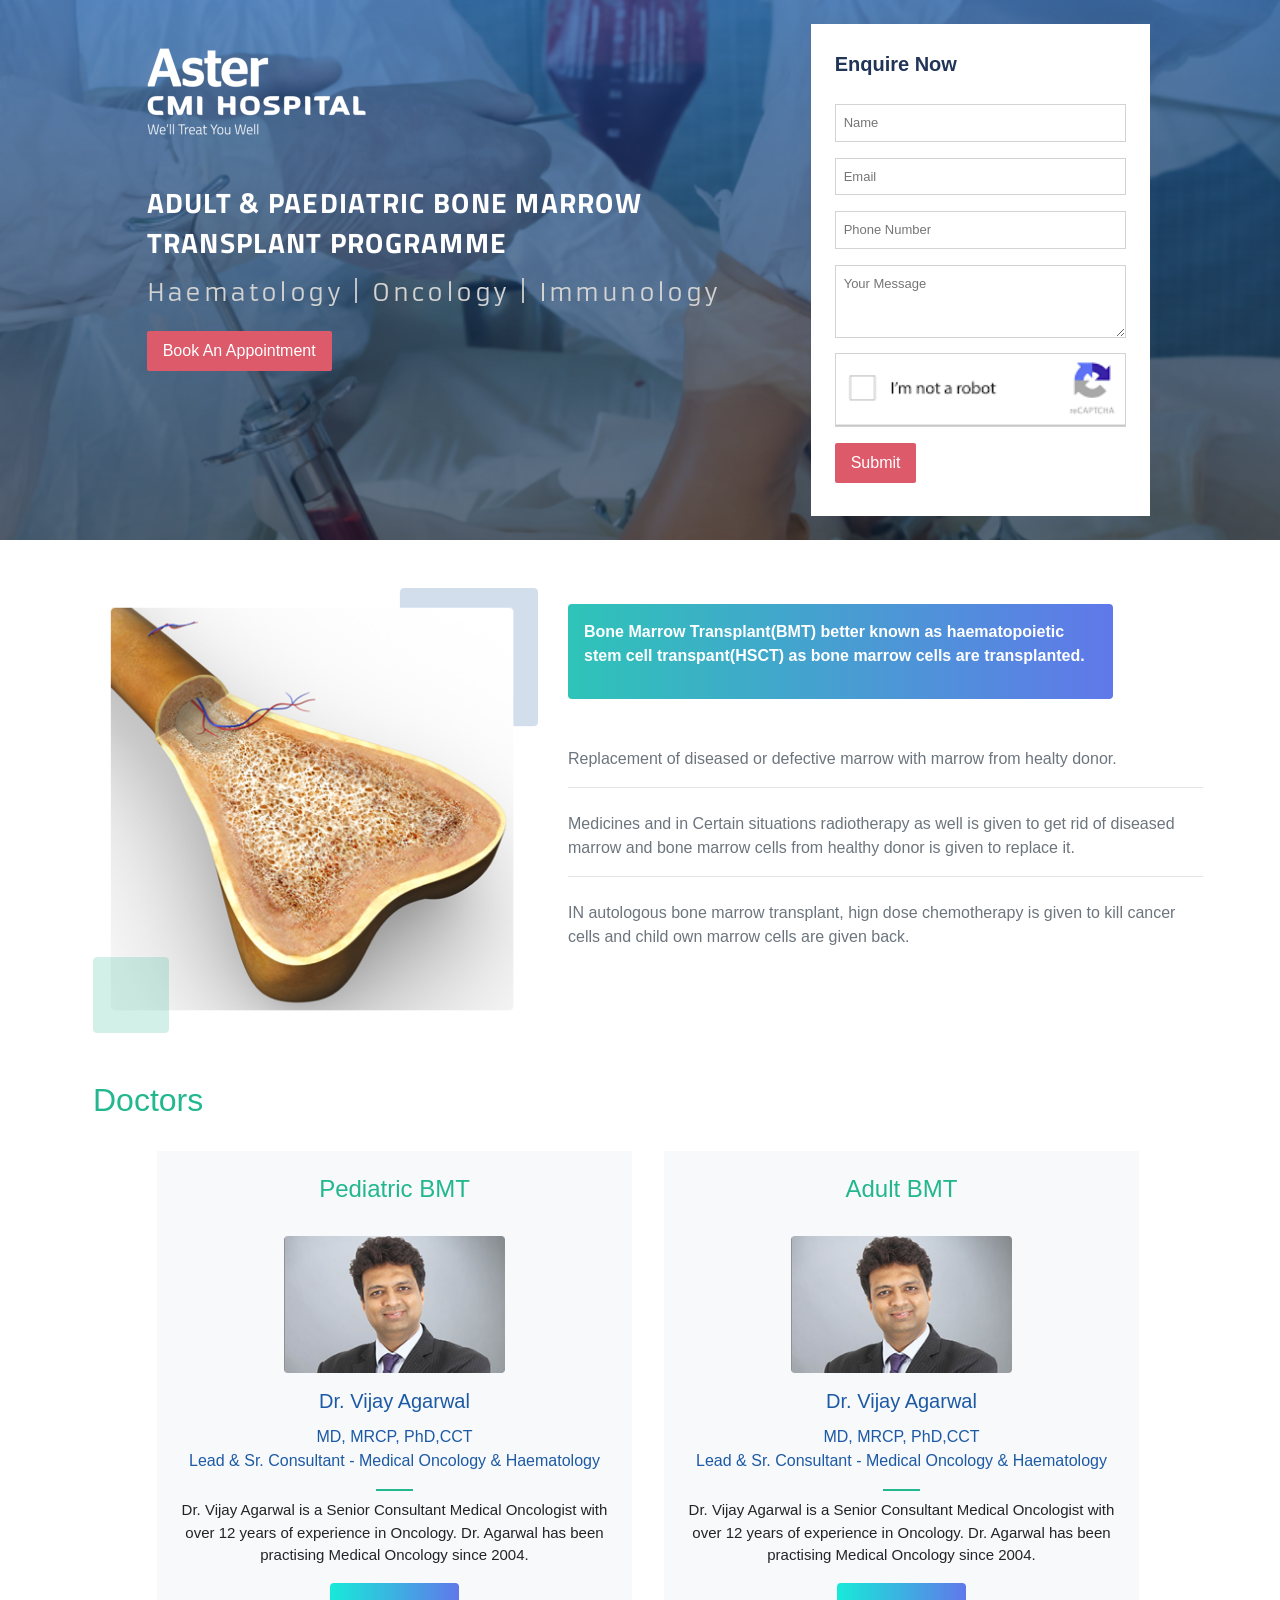
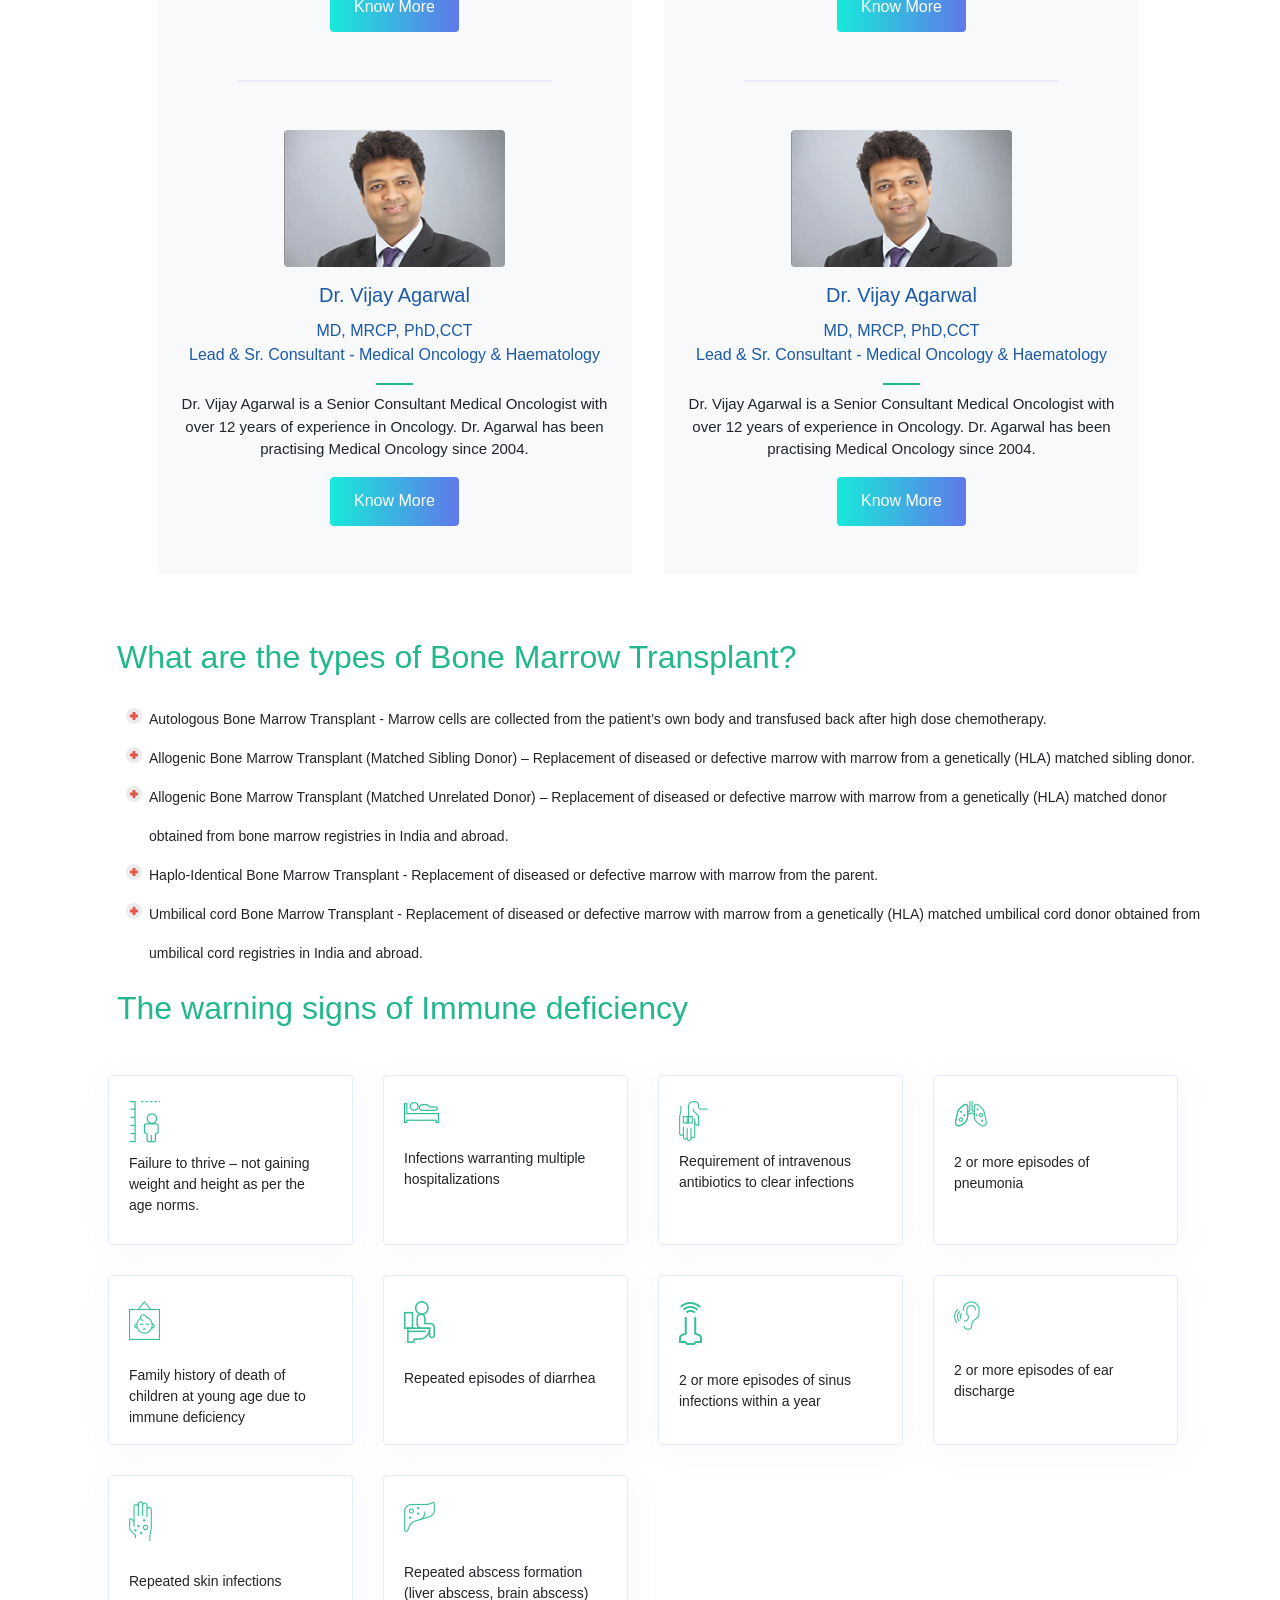
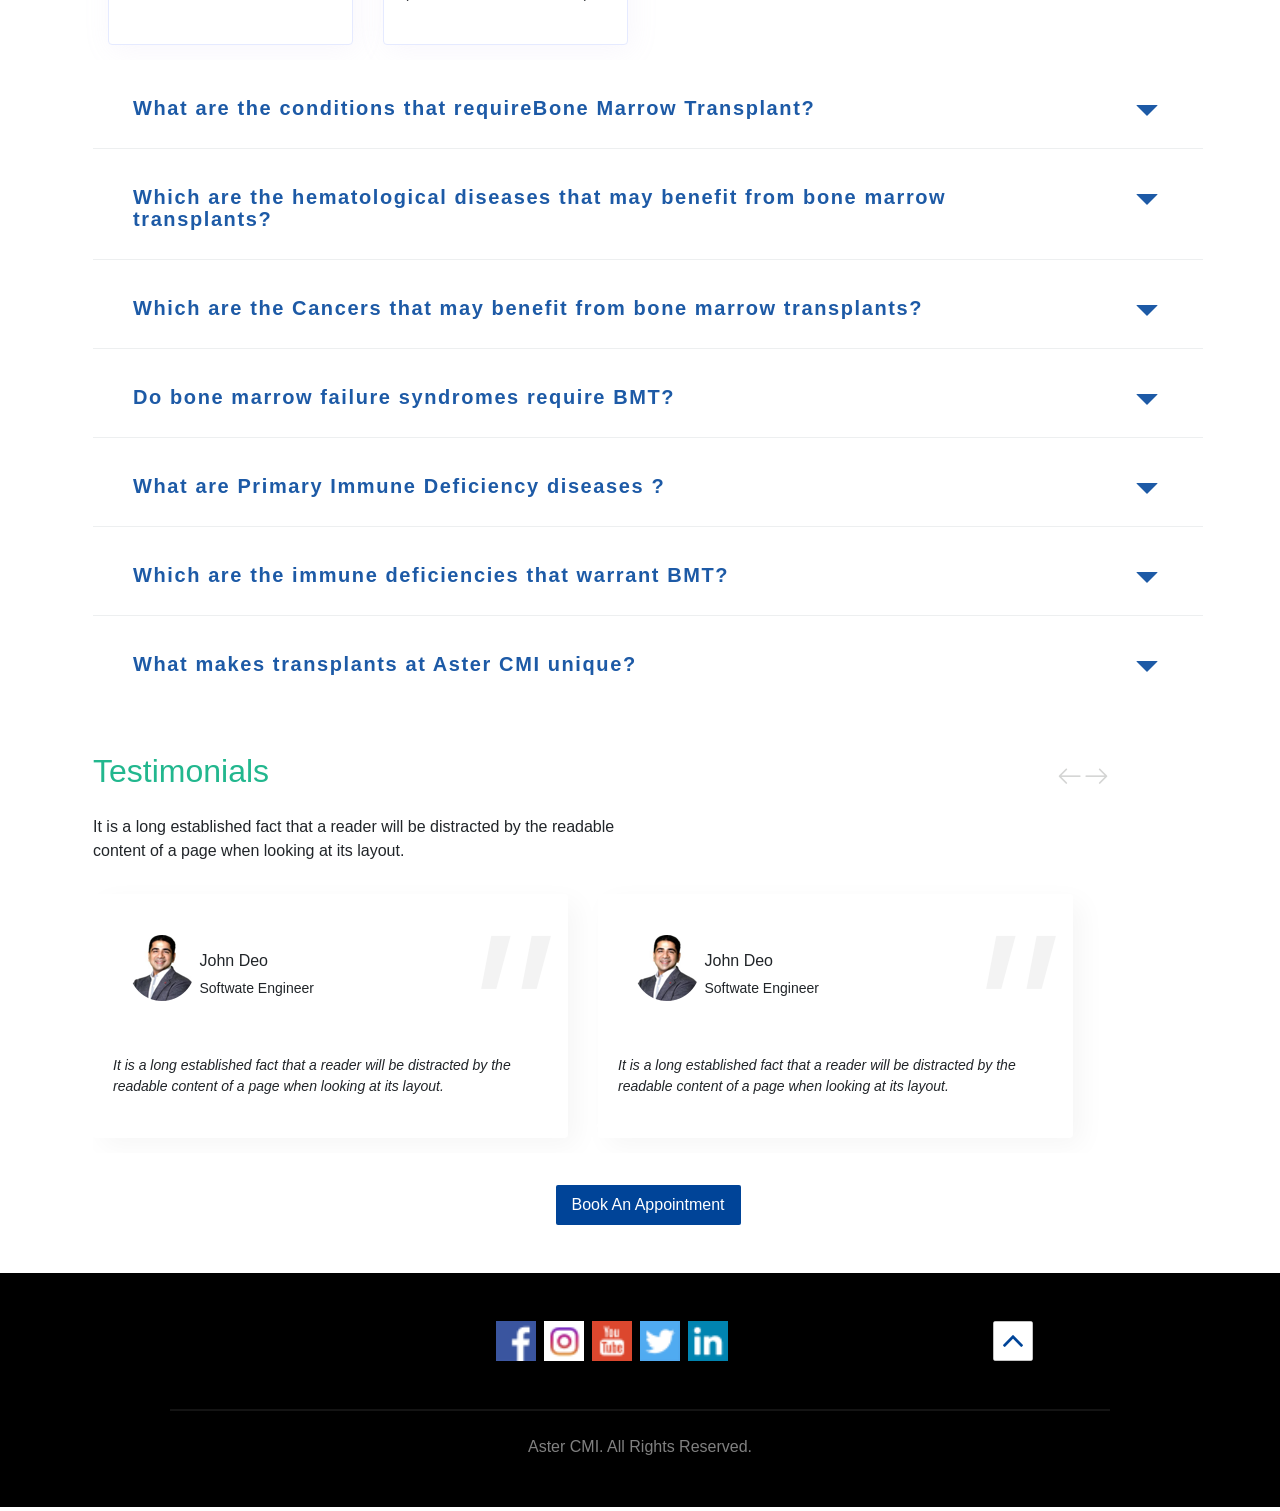
==== commit a9018803: "faq section code improvised" ====
--- a/index.html
+++ b/index.html
@@ -16,7 +16,7 @@
     <link href='https://fonts.googleapis.com/css?family=Armata' rel='stylesheet'>
 
     <title>Bone Marrow transplant programme landing page</title>
-    <link rel="stylesheet" href="landing page.css" />
+    <link rel="stylesheet" href="index.css" />
 </head>
 
 <body>
@@ -255,162 +255,221 @@
             </div>
 
 <!-- FREQUENTLY ASKED QUESTIONS -->
-
-                <div id="faq" class="mt-5">
-                    <div id="q1" class="row faq_span ml-1">
-                        <div class="col-10 col-sm-10 col-md-10 col-lg-10 col-xl-10">
-                            <span>What are the conditions that requireBone Marrow Transplant?
-                        </div>
-                        <div class="col-2 col-sm-2 col-md-2 col-lg-2 col-xl-2">
-                            <img class="mr-4 mt-2 float-right" src="Images/Path Copy 5.png" onclick="toggle_answer('answer1','hidden_answer');">
-                        </div>
-                    </div>
-
-                    <hr class="long_hr_line_faq ml-2">
-
-                    <div id="answer1" class="ml-3">
-                        <div>
-                            <img src="Images/double-tick-indicator.png">
-                            <span class="ml-3 answers"> BMT is the treatment of choice for blood disorders like Thalassemia, Sickle Cell anemia, bone marrow failure syndromes like Aplastic anemia, serious immune deficiencies and certain genetic metabolic disorders.</span>
-                        </div>
-                        <div>
-                            <img src="Images/double-tick-indicator.png">
-                            <span class="ml-3 answers"> It is also used to treat high risk cancers like some cases of Acute Lymphoblastic Leukemia, Acute Myeloid Leukemia, Multiple Myeloma and solid tumours like Neuroblastoma, Ewings Sarcoma and certain relapsed cancers like Lymphomas.</span>
-                        </div>
-                    </div>
-
-                    <div id="q2" class="row faq_span ml-1 mt-4">
-                        <div class="col-10 col-sm-10 col-md-10 col-lg-10 col-xl-10">
-                            <span>Which are the hematological diseases that may benefit from bone marrow transplants?</span>
-                        </div>
-                        <div class="col-2 col-sm-2 col-md-2 col-lg-2 col-xl-2">
-                            <img class="mr-4 mt-2 float-right" src="Images/Path Copy 5.png" onclick="toggle_answer('answer2','hidden_answer');">
-                        </div>
-                    </div>
-
-                    <hr class="long_hr_line_faq ml-2">
-
-                    <div id="answer2" class="ml-3 hidden_answer">
-                        <div>
-                            <img src="Images/double-tick-indicator.png">
-                            <span class="ml-3 answers"> BMT is the treatment of choice for blood disorders like Thalassemia, Sickle Cell anemia, bone marrow failure syndromes like Aplastic anemia, serious immune deficiencies and certain genetic metabolic disorders.</span>
-                        </div>
-                        <div>
-                            <img src="Images/double-tick-indicator.png">
-                            <span class="ml-3 answers"> It is also used to treat high risk cancers like some cases of Acute Lymphoblastic Leukemia, Acute Myeloid Leukemia, Multiple Myeloma and solid tumours like Neuroblastoma, Ewings Sarcoma and certain relapsed cancers like Lymphomas.</span>
-                        </div>
-                    </div>
-
-                    <div d="q3" class="row faq_span ml-1 mt-4">
-                        <div class="col-10 col-sm-10 col-md-10 col-lg-10 col-xl-10">
-                            <span>Which are the Cancers that may benefit from bone marrow transplants?</span>
-                        </div>
-                        <div class="col-2 col-sm-2 col-md-2 col-lg-2 col-xl-2">
-                            <img class="mr-4 mt-2 float-right" src="Images/Path Copy 5.png" onclick="toggle_answer('answer3','hidden_answer');">
-                        </div>
-                    </div>
-
-                    <hr class="long_hr_line_faq ml-2">
-
-                    <div id="answer3" class="ml-3 hidden_answer">
-                        <div>
-                            <img src="Images/double-tick-indicator.png">
-                            <span class="ml-3 answers"> BMT is the treatment of choice for blood disorders like Thalassemia, Sickle Cell anemia, bone marrow failure syndromes like Aplastic anemia, serious immune deficiencies and certain genetic metabolic disorders.</span>
-                        </div>
-                        <div>
-                            <img src="Images/double-tick-indicator.png">
-                            <span class="ml-3 answers"> It is also used to treat high risk cancers like some cases of Acute Lymphoblastic Leukemia, Acute Myeloid Leukemia, Multiple Myeloma and solid tumours like Neuroblastoma, Ewings Sarcoma and certain relapsed cancers like Lymphomas.</span>
-                        </div>
-                    </div>
-
-                    <div id="q4" class="row faq_span ml-1 mt-4">
-                        <div class="col-10 col-sm-10 col-md-10 col-lg-10 col-xl-10">
-                            <span>Do bone marrow failure syndromes require BMT?</span>
-                        </div>
-                        <div class="col-2 col-sm-2 col-md-2 col-lg-2 col-xl-2">
-                            <img class="mr-4 mt-2 float-right" src="Images/Path Copy 5.png" onclick="toggle_answer('answer4','hidden_answer');">
-                        </div>
-                    </div>
-
-                    <hr class="long_hr_line_faq ml-2">
-
-                    <div id="answer4" class="ml-3 hidden_answer">
-                        <div>
-                            <img src="Images/double-tick-indicator.png">
-                            <span class="ml-3 answers"> BMT is the treatment of choice for blood disorders like Thalassemia, Sickle Cell anemia, bone marrow failure syndromes like Aplastic anemia, serious immune deficiencies and certain genetic metabolic disorders.</span>
-                        </div>
-                        <div>
-                            <img src="Images/double-tick-indicator.png">
-                            <span class="ml-3 answers"> It is also used to treat high risk cancers like some cases of Acute Lymphoblastic Leukemia, Acute Myeloid Leukemia, Multiple Myeloma and solid tumours like Neuroblastoma, Ewings Sarcoma and certain relapsed cancers like Lymphomas.</span>
-                        </div>
-                    </div>
-
-                    <div id="q5" class="row faq_span ml-1 mt-4">
-                        <div class="col-10 col-sm-10 col-md-10 col-lg-10 col-xl-10">
-                            <span>What are Primary Immune Deficiency diseases ?</span>
-                        </div>
-                        <div class="col-2 col-sm-2 col-md-2 col-lg-2 col-xl-2">
-                            <img class="mr-4 mt-2 float-right" src="Images/Path Copy 5.png" onclick="toggle_answer('answer5','hidden_answer');">
-                        </div>
-                    </div>
-
-                    <hr class="long_hr_line_faq ml-2">
-
-                    <div id="answer5" class="ml-3 hidden_answer">
-                        <div>
-                            <img src="Images/double-tick-indicator.png">
-                            <span class="ml-3 answers"> BMT is the treatment of choice for blood disorders like Thalassemia, Sickle Cell anemia, bone marrow failure syndromes like Aplastic anemia, serious immune deficiencies and certain genetic metabolic disorders.</span>
-                        </div>
-                        <div>
-                            <img src="Images/double-tick-indicator.png">
-                            <span class="ml-3 answers"> It is also used to treat high risk cancers like some cases of Acute Lymphoblastic Leukemia, Acute Myeloid Leukemia, Multiple Myeloma and solid tumours like Neuroblastoma, Ewings Sarcoma and certain relapsed cancers like Lymphomas.</span>
-                        </div>
-                    </div>
-
-                    <div id="q6" class="row faq_span ml-1 mt-4">
-                        <div class="col-10 col-sm-10 col-md-10 col-lg-10 col-xl-10">
-                            <span>Which are the immune deficiencies that warrant BMT?</span>
-                        </div>
-                        <div class="col-2 col-sm-2 col-md-2 col-lg-2 col-xl-2">
-                            <img class="mr-4 mt-2 float-right" src="Images/Path Copy 5.png" onclick="toggle_answer('answer6','hidden_answer');">
-                        </div>
-                    </div>
-                    
-                    <hr class="long_hr_line_faq ml-2">
-
-                    <div id="answer6" class="ml-3 hidden_answer">
-                        <div>
-                            <img src="Images/double-tick-indicator.png">
-                            <span class="ml-3 answers"> BMT is the treatment of choice for blood disorders like Thalassemia, Sickle Cell anemia, bone marrow failure syndromes like Aplastic anemia, serious immune deficiencies and certain genetic metabolic disorders.</span>
-                        </div>
-                        <div>
-                            <img src="Images/double-tick-indicator.png">
-                            <span class="ml-3 answers"> It is also used to treat high risk cancers like some cases of Acute Lymphoblastic Leukemia, Acute Myeloid Leukemia, Multiple Myeloma and solid tumours like Neuroblastoma, Ewings Sarcoma and certain relapsed cancers like Lymphomas.</span>
-                        </div>
-                    </div>
-
-                    <div id="q7" class="row faq_span ml-1 mt-4">
-                        <div class="col-10 col-sm-10 col-md-10 col-lg-10 col-xl-10">
-                            <span>What makes transplants at Aster CMI unique? </span>
-                        </div>
-                        <div class="col-2 col-sm-2 col-md-2 col-lg-2 col-xl-2">
-                            <img class="mr-4 mt-2 float-right" src="Images/Path Copy 5.png" onclick="toggle_answer('answer7','hidden_answer');">
-                        </div>
-                    </div>
-                    
-                    <hr class="long_hr_line_faq ml-2">
-
-                    <div id="answer7" class="ml-3 hidden_answer">
-                        <div>
-                            <img src="Images/double-tick-indicator.png">
-                            <span class="ml-3 answers"> BMT is the treatment of choice for blood disorders like Thalassemia, Sickle Cell anemia, bone marrow failure syndromes like Aplastic anemia, serious immune deficiencies and certain genetic metabolic disorders.</span>
-                        </div>
-                        <div>
-                            <img src="Images/double-tick-indicator.png">
-                            <span class="ml-3 answers"> It is also used to treat high risk cancers like some cases of Acute Lymphoblastic Leukemia, Acute Myeloid Leukemia, Multiple Myeloma and solid tumours like Neuroblastoma, Ewings Sarcoma and certain relapsed cancers like Lymphomas.</span>
-                        </div>
-                    </div>
-                </div>
+<!-- ACCORDION -->
+<div id="accordion" class="myaccordion">
+  <div class="card">
+    <div class="card-header" id="headingOne">
+      <h2 class="mb-3">
+        <button class="btn collapsed" data-toggle="collapse" data-target="#collapseOne" aria-expanded="true" aria-controls="collapseOne">
+            <div class="row faq_span ml-1 mt-4">
+                <div class="col-10 col-sm-10 col-md-10 col-lg-10 col-xl-10">
+                    <span>What are the conditions that requireBone Marrow Transplant?</span>
+                </div>
+                <div class="col-2 col-sm-2 col-md-2 col-lg-2 col-xl-2">
+                    <img class="mr-4 mt-2 float-right" src="Images/Path Copy 5.png">
+                </div>
+            </div>
+        </button>
+      </h2>
+    </div>
+    <div id="collapseOne" class="collapse" aria-labelledby="headingOne" data-parent="#accordion">
+        <div class="ml-3">
+            <div>
+                <img src="Images/double-tick-indicator.png">
+                <span class="ml-3 answers"> BMT is the treatment of choice for blood disorders like Thalassemia, Sickle Cell anemia, bone marrow failure syndromes like Aplastic anemia, serious immune deficiencies and certain genetic metabolic disorders.</span>
+            </div>
+            <div>
+                <img src="Images/double-tick-indicator.png">
+                <span class="ml-3 answers"> It is also used to treat high risk cancers like some cases of Acute Lymphoblastic Leukemia, Acute Myeloid Leukemia, Multiple Myeloma and solid tumours like Neuroblastoma, Ewings Sarcoma and certain relapsed cancers like Lymphomas.</span>
+            </div>
+        </div>
+    </div>
+  </div>
+
+  <div class="card">
+    <div class="card-header" id="headingTwo">
+      <h2 class="mb-3">
+        <button class="btn collapsed" data-toggle="collapse" data-target="#collapseTwo" aria-expanded="true" aria-controls="collapseTwo">
+            <div class="row faq_span ml-1 mt-4">
+                <div class="col-10 col-sm-10 col-md-10 col-lg-10 col-xl-10">
+                    <span>Which are the hematological diseases that may benefit from bone marrow transplants?</span>
+                </div>
+                <div class="col-2 col-sm-2 col-md-2 col-lg-2 col-xl-2">
+                    <img class="mr-4 mt-2 float-right" src="Images/Path Copy 5.png">
+                </div>
+            </div>
+        </button>
+      </h2>
+    </div>
+
+    <div id="collapseTwo" class="collapse" aria-labelledby="headingTwo" data-parent="#accordion">
+        <div class="ml-3">
+            <div>
+                <img src="Images/double-tick-indicator.png">
+                <span class="ml-3 answers"> BMT is the treatment of choice for blood disorders like Thalassemia, Sickle Cell anemia, bone marrow failure syndromes like Aplastic anemia, serious immune deficiencies and certain genetic metabolic disorders.</span>
+            </div>
+            <div>
+                <img src="Images/double-tick-indicator.png">
+                <span class="ml-3 answers"> It is also used to treat high risk cancers like some cases of Acute Lymphoblastic Leukemia, Acute Myeloid Leukemia, Multiple Myeloma and solid tumours like Neuroblastoma, Ewings Sarcoma and certain relapsed cancers like Lymphomas.</span>
+            </div>
+        </div>
+    </div>
+  </div>
+
+  <div class="card">
+    <div class="card-header" id="headingThree">
+      <h2 class="mb-3">
+        <button class="btn collapsed" data-toggle="collapse" data-target="#collapseThree" aria-expanded="true" aria-controls="collapseThree">
+            <div class="row faq_span ml-1 mt-4">
+                <div class="col-10 col-sm-10 col-md-10 col-lg-10 col-xl-10">
+                    <span>Which are the Cancers that may benefit from bone marrow transplants?</span>
+                </div>
+                <div class="col-2 col-sm-2 col-md-2 col-lg-2 col-xl-2">
+                    <img class="mr-4 mt-2 float-right" src="Images/Path Copy 5.png">
+                </div>
+            </div>
+        </button>
+      </h2>
+    </div>
+
+    <div id="collapseThree" class="collapse" aria-labelledby="headingThree" data-parent="#accordion">
+        <div class="ml-3">
+            <div>
+                <img src="Images/double-tick-indicator.png">
+                <span class="ml-3 answers"> BMT is the treatment of choice for blood disorders like Thalassemia, Sickle Cell anemia, bone marrow failure syndromes like Aplastic anemia, serious immune deficiencies and certain genetic metabolic disorders.</span>
+            </div>
+            <div>
+                <img src="Images/double-tick-indicator.png">
+                <span class="ml-3 answers"> It is also used to treat high risk cancers like some cases of Acute Lymphoblastic Leukemia, Acute Myeloid Leukemia, Multiple Myeloma and solid tumours like Neuroblastoma, Ewings Sarcoma and certain relapsed cancers like Lymphomas.</span>
+            </div>
+        </div>
+    </div>
+  </div>
+
+  <div class="card">
+    <div class="card-header" id="headingFour">
+      <h2 class="mb-3">
+        <button class="btn collapsed" data-toggle="collapse" data-target="#collapseFour" aria-expanded="true" aria-controls="collapseFour">
+            <div class="row faq_span ml-1 mt-4">
+                <div class="col-10 col-sm-10 col-md-10 col-lg-10 col-xl-10">
+                    <span>Do bone marrow failure syndromes require BMT?</span>
+                </div>
+                <div class="col-2 col-sm-2 col-md-2 col-lg-2 col-xl-2">
+                    <img class="mr-4 mt-2 float-right" src="Images/Path Copy 5.png">
+                </div>
+            </div>
+        </button>
+      </h2>
+    </div>
+
+    <div id="collapseFour" class="collapse" aria-labelledby="headingFour" data-parent="#accordion">
+        <div class="ml-3">
+            <div>
+                <img src="Images/double-tick-indicator.png">
+                <span class="ml-3 answers"> BMT is the treatment of choice for blood disorders like Thalassemia, Sickle Cell anemia, bone marrow failure syndromes like Aplastic anemia, serious immune deficiencies and certain genetic metabolic disorders.</span>
+            </div>
+            <div>
+                <img src="Images/double-tick-indicator.png">
+                <span class="ml-3 answers"> It is also used to treat high risk cancers like some cases of Acute Lymphoblastic Leukemia, Acute Myeloid Leukemia, Multiple Myeloma and solid tumours like Neuroblastoma, Ewings Sarcoma and certain relapsed cancers like Lymphomas.</span>
+            </div>
+        </div>
+    </div>
+  </div>
+
+  <div class="card">
+    <div class="card-header" id="headingFive">
+      <h2 class="mb-3">
+        <button class="btn collapsed" data-toggle="collapse" data-target="#collapseFive" aria-expanded="true" aria-controls="collapseFive">
+            <div class="row faq_span ml-1 mt-4">
+                <div class="col-10 col-sm-10 col-md-10 col-lg-10 col-xl-10">
+                    <span>What are Primary Immune Deficiency diseases ?</span>
+                </div>
+                <div class="col-2 col-sm-2 col-md-2 col-lg-2 col-xl-2">
+                    <img class="mr-4 mt-2 float-right" src="Images/Path Copy 5.png">
+                </div>
+            </div>
+        </button>
+      </h2>
+    </div>
+
+    <div id="collapseFive" class="collapse" aria-labelledby="headingFive" data-parent="#accordion">
+        <div class="ml-3">
+            <div>
+                <img src="Images/double-tick-indicator.png">
+                <span class="ml-3 answers"> BMT is the treatment of choice for blood disorders like Thalassemia, Sickle Cell anemia, bone marrow failure syndromes like Aplastic anemia, serious immune deficiencies and certain genetic metabolic disorders.</span>
+            </div>
+            <div>
+                <img src="Images/double-tick-indicator.png">
+                <span class="ml-3 answers"> It is also used to treat high risk cancers like some cases of Acute Lymphoblastic Leukemia, Acute Myeloid Leukemia, Multiple Myeloma and solid tumours like Neuroblastoma, Ewings Sarcoma and certain relapsed cancers like Lymphomas.</span>
+            </div>
+        </div>
+    </div>
+  </div>
+
+  <div class="card">
+    <div class="card-header" id="headingSix">
+      <h2 class="mb-3">
+        <button class="btn collapsed" data-toggle="collapse" data-target="#collapseSix" aria-expanded="true" aria-controls="collapseSix">
+            <div class="row faq_span ml-1 mt-4">
+                <div class="col-10 col-sm-10 col-md-10 col-lg-10 col-xl-10">
+                    <span>Which are the immune deficiencies that warrant BMT?</span>
+                </div>
+                <div class="col-2 col-sm-2 col-md-2 col-lg-2 col-xl-2">
+                    <img class="mr-4 mt-2 float-right" src="Images/Path Copy 5.png">
+                </div>
+            </div>
+        </button>
+      </h2>
+    </div>
+
+    <div id="collapseSix" class="collapse" aria-labelledby="headingSix" data-parent="#accordion">
+        <div class="ml-3">
+            <div>
+                <img src="Images/double-tick-indicator.png">
+                <span class="ml-3 answers"> BMT is the treatment of choice for blood disorders like Thalassemia, Sickle Cell anemia, bone marrow failure syndromes like Aplastic anemia, serious immune deficiencies and certain genetic metabolic disorders.</span>
+            </div>
+            <div>
+                <img src="Images/double-tick-indicator.png">
+                <span class="ml-3 answers"> It is also used to treat high risk cancers like some cases of Acute Lymphoblastic Leukemia, Acute Myeloid Leukemia, Multiple Myeloma and solid tumours like Neuroblastoma, Ewings Sarcoma and certain relapsed cancers like Lymphomas.</span>
+            </div>
+        </div>
+    </div>
+  </div>
+
+  <div class="card">
+    <div class="card-header" id="headingSeven">
+      <h2 class="mb-3">
+        <button class="btn collapsed" data-toggle="collapse" data-target="#collapseSeven" aria-expanded="true" aria-controls="collapseSeven">
+            <div class="row faq_span ml-1 mt-4">
+                <div class="col-10 col-sm-10 col-md-10 col-lg-10 col-xl-10">
+                    <span>What makes transplants at Aster CMI unique? </span>
+                </div>
+                <div class="col-2 col-sm-2 col-md-2 col-lg-2 col-xl-2">
+                    <img class="mr-4 mt-2 float-right" src="Images/Path Copy 5.png">
+                </div>
+            </div>
+        </button>
+      </h2>
+    </div>
+
+    <div id="collapseSeven" class="collapse" aria-labelledby="headingSeven" data-parent="#accordion">
+        <div class="ml-3">
+            <div>
+                <img src="Images/double-tick-indicator.png">
+                <span class="ml-3 answers"> BMT is the treatment of choice for blood disorders like Thalassemia, Sickle Cell anemia, bone marrow failure syndromes like Aplastic anemia, serious immune deficiencies and certain genetic metabolic disorders.</span>
+            </div>
+            <div>
+                <img src="Images/double-tick-indicator.png">
+                <span class="ml-3 answers"> It is also used to treat high risk cancers like some cases of Acute Lymphoblastic Leukemia, Acute Myeloid Leukemia, Multiple Myeloma and solid tumours like Neuroblastoma, Ewings Sarcoma and certain relapsed cancers like Lymphomas.</span>
+            </div>
+        </div>
+    </div>
+  </div>
+
+
+
+</div>
+
                 
 <!-- TESTIMONIALS -->
 
@@ -605,14 +664,6 @@
         
     </footer>
 
-    
-
-    <script>
-        function toggle_answer(id,className){
-            document.getElementById(id).classList.toggle(className);
-        }
-    </script>
-
 </body>
 </html>
 
--- a/index.css
+++ b/index.css
@@ -0,0 +1,217 @@
+
+header{
+    position:relative;
+    width:100%;
+    overflow-y:hidden;
+    background-image: url("Images/Banner_mage 2.png"); 
+    background-repeat: no-repeat;
+    background-position: 50% 0;
+    background-attachment: fixed;
+    -webkit-background-size: cover;
+    -moz-background-size: cover;
+    -o-background-size: cover;
+    background-size: cover;    
+}
+
+.book_an_appointment_button{
+    background-color: #DD5A6A;
+    padding-top:0.5em;
+    padding-bottom:0.5em;
+    padding-left:1em;
+    padding-right:1em;
+    color:white;
+    margin-top:1em;
+    outline: none;
+    border:none;
+    border-radius:2px;
+}
+
+.aster_details{
+    color:white;
+    margin-left:25px;
+}
+.font_titillium{
+    font-family: 'Titillium Web';
+    font-weight: bold;
+    font-size: 28px;
+    letter-spacing: 1.28px;
+    line-height: 40px;
+}
+.font_armata{
+    font-family: 'Armata';
+    font-size: 24px;
+    letter-spacing: 0.1em;
+    color:lightgray;
+    font-weight: lighter; 
+}
+.enquire_now{
+    background-color: #FFFFFF;
+    box-shadow: -4px 2px 13px 0 rgba(85, 95, 126, 0.18);
+    width: 339px;
+    height: 492px;
+}
+@media (min-width:440px) and (max-width:990px){
+    .enquire_now{
+        width:300px;
+    }
+}
+input,textarea{
+    color:#213559;
+    border:1px solid lightgray;
+    width:100%;
+    padding:0.3em;
+    font-size: 13px;
+}
+.i_am_not_robot{
+    border:1px solid lightgray;
+}
+.bmt_heading_div{
+    color:white;
+    border-radius:4px;
+    width: 545px;
+    height: 95px;
+    font-size: 1em;
+    font-weight: bold;
+    background-image: linear-gradient(to right, #2EC4B8 0%, #6078EA 100%); 
+}
+@media (min-width:360px) and (max-width:990px){
+    .bmt_heading_div{
+        width: 100%;
+    }
+}
+.centered_contents{
+    display: block;
+    margin-left: auto;
+    margin-right: auto;
+    width: 50%;
+}
+.small_hr_line{
+    border: 1px solid #22B78E;
+    width: 37px;
+    height: 1px;
+}
+.long_hr_line{
+    border: 1px solid #ECECFF;
+    width: 315px;
+    height: 2px;
+}
+.long_hr_line_faq{
+    border: 1px solid #ECECFF;
+    width: 100%;
+    height: 1px;
+}
+
+@media (min-width:440px) and (max-width:768px){
+    .long_hr_line{
+        width: 215px;
+    }
+}
+.know_more_button{
+    background-image: linear-gradient(to right, #17EAD9 0%, #6078EA 100%);
+    border-radius: 4px;
+    width: 129px;
+    height: 49px;
+    border:none;
+    color:white;
+}
+ul {
+    list-style-image: url('Images/hospital\ \(2\).png');
+    font-size:14px;
+    line-height: 39px;
+}
+
+.flex-container {
+    display: flex;
+    flex-wrap:wrap; 
+    padding-top:25px; 
+}
+
+@media (min-width:360px) and (max-width:770px){
+    .flex-container{
+        justify-content: center;
+        align-items: center;
+    }
+}
+.flex-card{
+    background-color: #FFFFFF;
+    border: 1px solid #E5EAFF;
+    border-radius: 4px;
+    box-shadow: 3px 5px 29px 0 rgba(187, 165, 228, 0.1);
+    min-width: 245px;
+    max-width:245px;
+    height: 170px;
+    margin:15px; 
+    padding:25px 30px 25px 20px;
+    font-size: 14px;  
+}
+.faq_span{
+    color: #1D5AA6;
+    font-size: 20px;
+    font-weight: bold;
+    letter-spacing: 1.6px;
+    line-height: 22px;
+    text-align: left;
+}
+.answers{
+  font-size: 14px;
+  line-height: 30px;
+  text-align: left;
+}
+
+.testimonials{
+    background-color: #FFFFFF;
+    border-radius: 4px;
+    box-shadow: 9px 8px 27px 0 rgba(0, 0, 0, 0.04);
+    height: 249;
+    margin:15px; 
+    padding:25px 30px 25px 20px;
+    font-size: 14px;  
+}
+.footer {
+    left: 0;
+    bottom: 0;
+    width: 100%;
+    background-color:black;
+    color: grey;
+    text-align: center;
+    height:auto;
+}
+
+.long_hr_line_footer{
+    width: 75%;
+    border: 1px solid rgba(255, 255, 255, 0.21);
+    opacity: 0.3701869419642857; 
+}
+.carousel-inner{
+    width: 100%;
+    height: 100%;
+  }
+
+  
+  .myaccordion .card,
+  .myaccordion .card:last-child .card-header {
+    border: none;
+    outline-color: transparent;
+  }
+  
+  .myaccordion .card-header {
+    border-bottom-color: #EDEFF0;
+    background: transparent;
+  }
+  
+  .myaccordion .fa-stack {
+    font-size: 18px;
+  }
+  
+  .myaccordion .btn {
+    width: 100%;
+    font-weight: bold;
+    color: #004987;
+    padding: 0;
+  }
+  
+  .myaccordion .btn-link:hover,
+  .myaccordion .btn-link:focus {
+    text-decoration: none;
+  }
+  
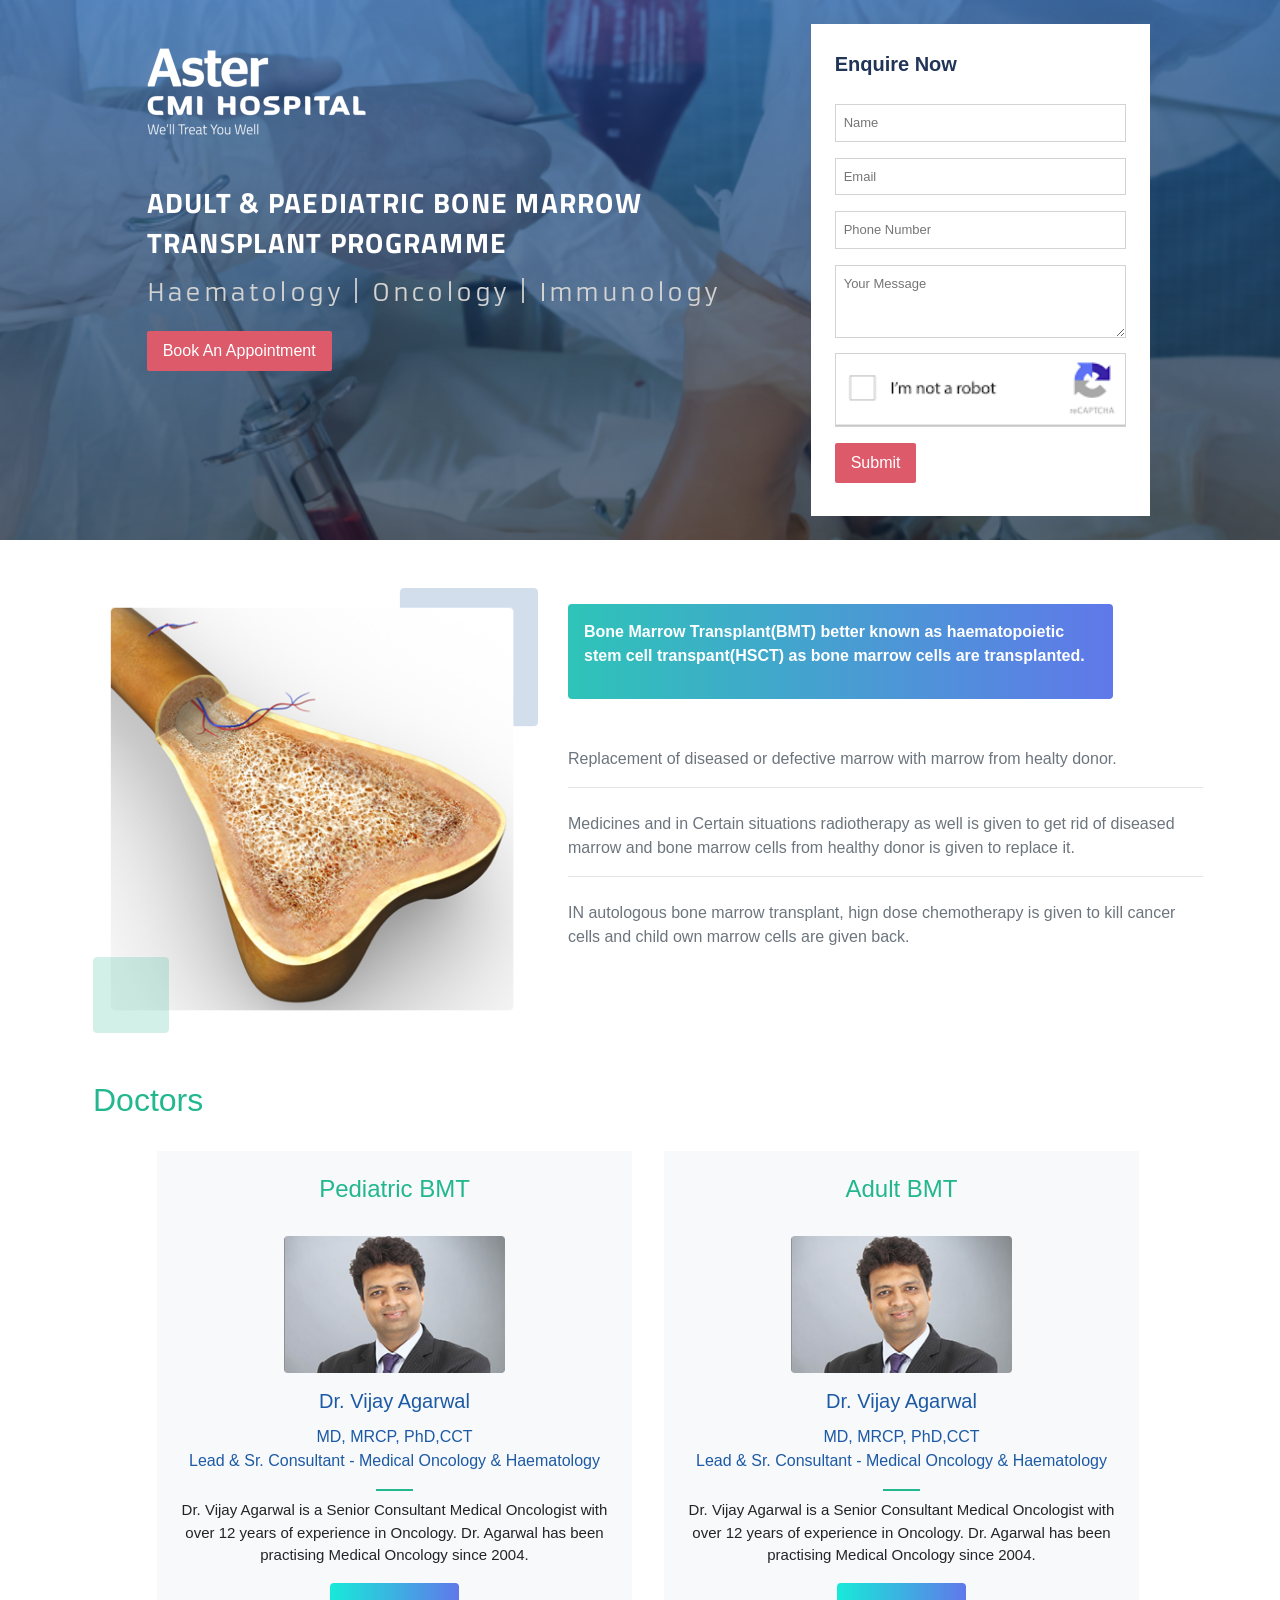
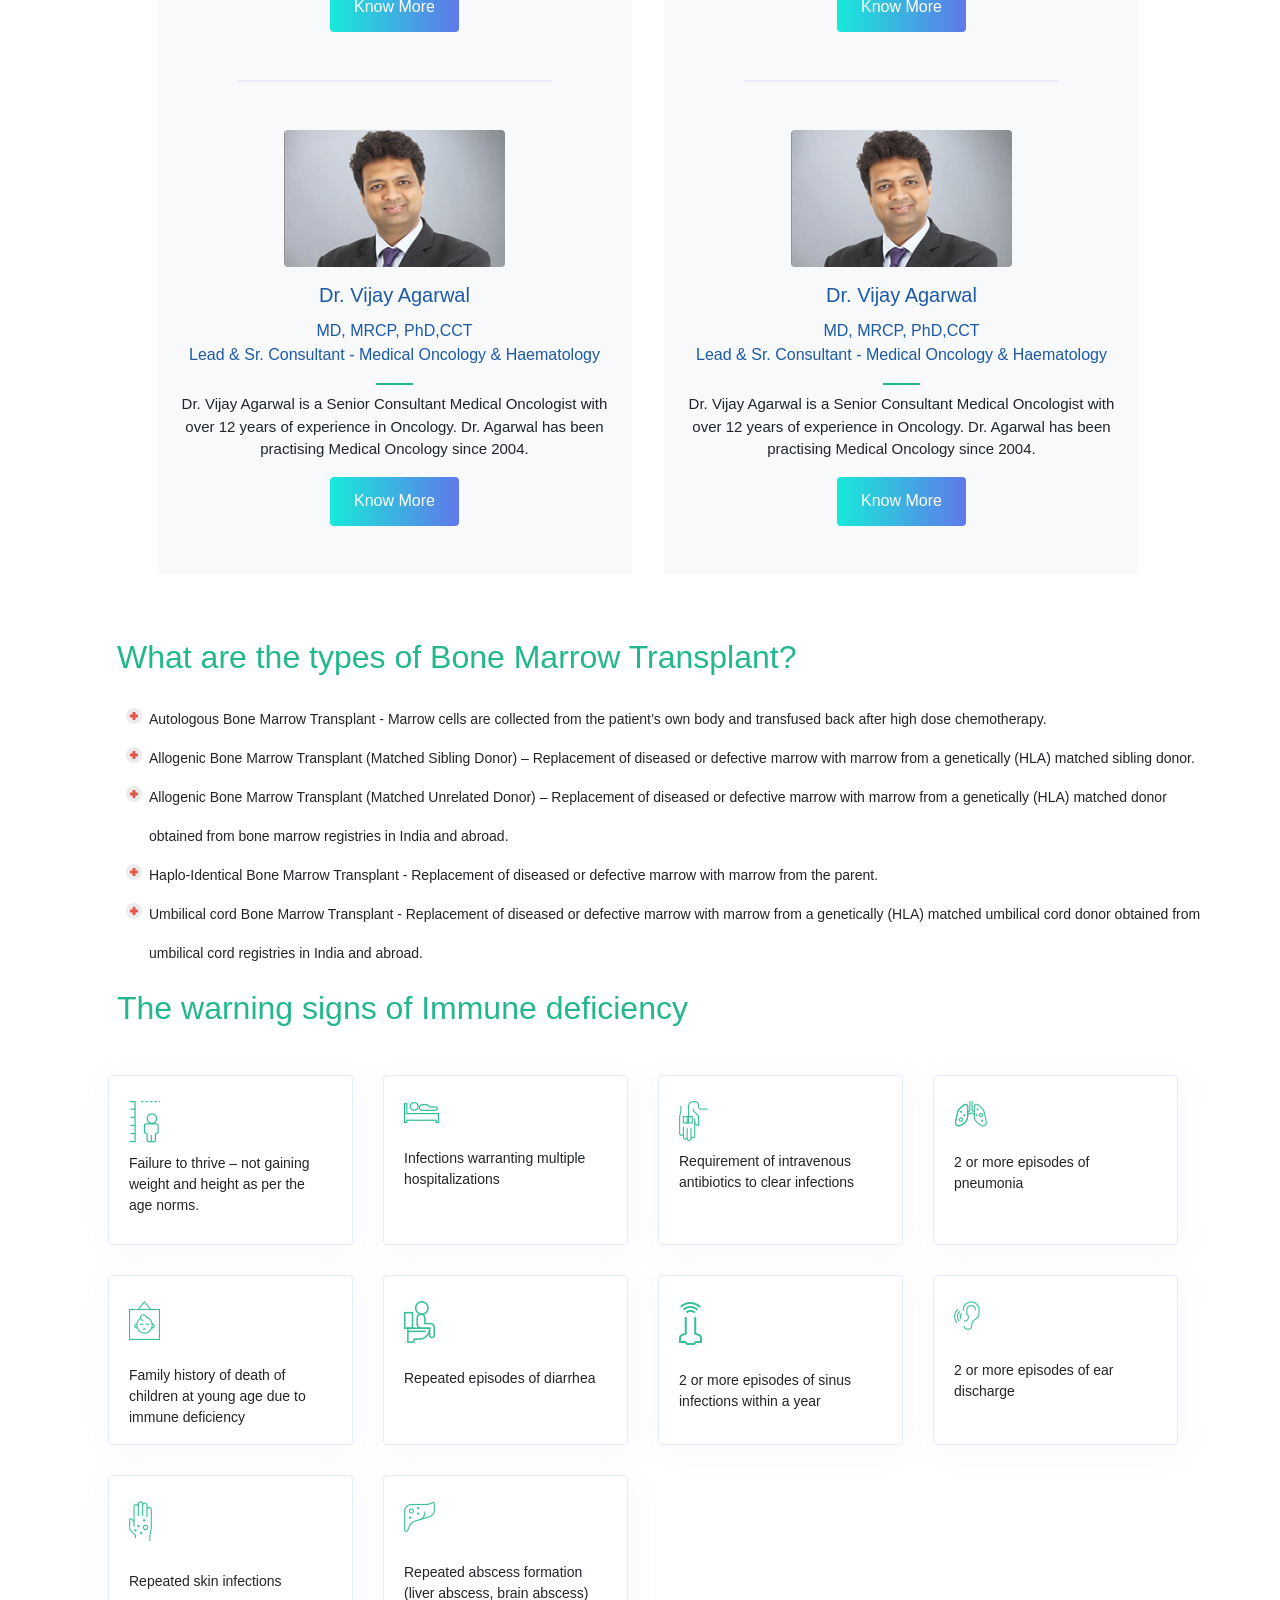
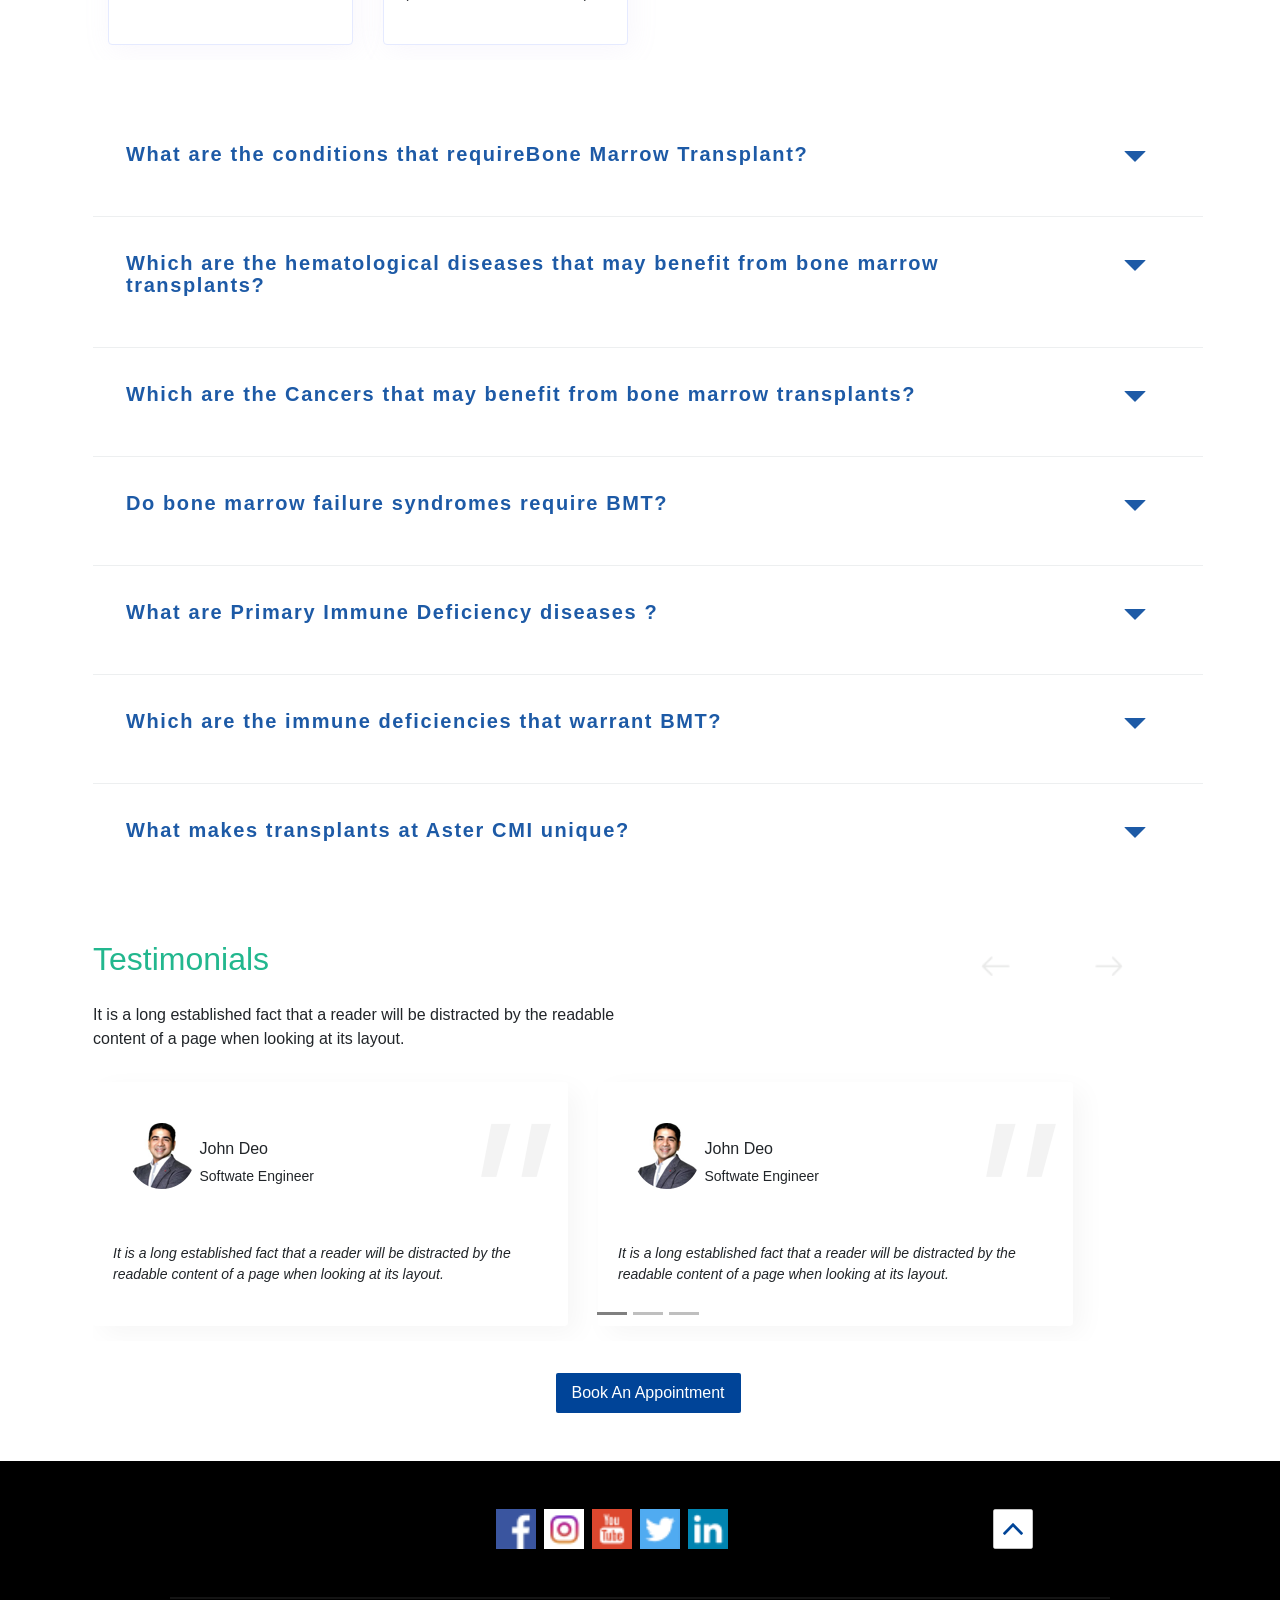
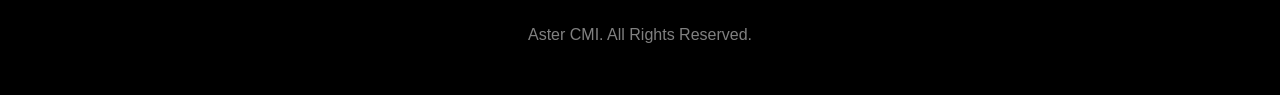
==== commit 38347387: "page fine tuned" ====
--- a/index.html
+++ b/index.html
@@ -259,9 +259,9 @@
 <div id="accordion" class="myaccordion">
   <div class="card">
     <div class="card-header" id="headingOne">
-      <h2 class="mb-3">
+      <h2 class="mb-3 mt-5">
         <button class="btn collapsed" data-toggle="collapse" data-target="#collapseOne" aria-expanded="true" aria-controls="collapseOne">
-            <div class="row faq_span ml-1 mt-4">
+            <div class="row faq_span mt-3">
                 <div class="col-10 col-sm-10 col-md-10 col-lg-10 col-xl-10">
                     <span>What are the conditions that requireBone Marrow Transplant?</span>
                 </div>
@@ -273,7 +273,7 @@
       </h2>
     </div>
     <div id="collapseOne" class="collapse" aria-labelledby="headingOne" data-parent="#accordion">
-        <div class="ml-3">
+        <div class="ml-5">
             <div>
                 <img src="Images/double-tick-indicator.png">
                 <span class="ml-3 answers"> BMT is the treatment of choice for blood disorders like Thalassemia, Sickle Cell anemia, bone marrow failure syndromes like Aplastic anemia, serious immune deficiencies and certain genetic metabolic disorders.</span>
@@ -290,7 +290,7 @@
     <div class="card-header" id="headingTwo">
       <h2 class="mb-3">
         <button class="btn collapsed" data-toggle="collapse" data-target="#collapseTwo" aria-expanded="true" aria-controls="collapseTwo">
-            <div class="row faq_span ml-1 mt-4">
+            <div class="row faq_span mt-3">
                 <div class="col-10 col-sm-10 col-md-10 col-lg-10 col-xl-10">
                     <span>Which are the hematological diseases that may benefit from bone marrow transplants?</span>
                 </div>
@@ -303,7 +303,7 @@
     </div>
 
     <div id="collapseTwo" class="collapse" aria-labelledby="headingTwo" data-parent="#accordion">
-        <div class="ml-3">
+        <div class="ml-5">
             <div>
                 <img src="Images/double-tick-indicator.png">
                 <span class="ml-3 answers"> BMT is the treatment of choice for blood disorders like Thalassemia, Sickle Cell anemia, bone marrow failure syndromes like Aplastic anemia, serious immune deficiencies and certain genetic metabolic disorders.</span>
@@ -320,7 +320,7 @@
     <div class="card-header" id="headingThree">
       <h2 class="mb-3">
         <button class="btn collapsed" data-toggle="collapse" data-target="#collapseThree" aria-expanded="true" aria-controls="collapseThree">
-            <div class="row faq_span ml-1 mt-4">
+            <div class="row faq_span mt-3">
                 <div class="col-10 col-sm-10 col-md-10 col-lg-10 col-xl-10">
                     <span>Which are the Cancers that may benefit from bone marrow transplants?</span>
                 </div>
@@ -333,7 +333,7 @@
     </div>
 
     <div id="collapseThree" class="collapse" aria-labelledby="headingThree" data-parent="#accordion">
-        <div class="ml-3">
+        <div class="ml-5">
             <div>
                 <img src="Images/double-tick-indicator.png">
                 <span class="ml-3 answers"> BMT is the treatment of choice for blood disorders like Thalassemia, Sickle Cell anemia, bone marrow failure syndromes like Aplastic anemia, serious immune deficiencies and certain genetic metabolic disorders.</span>
@@ -350,7 +350,7 @@
     <div class="card-header" id="headingFour">
       <h2 class="mb-3">
         <button class="btn collapsed" data-toggle="collapse" data-target="#collapseFour" aria-expanded="true" aria-controls="collapseFour">
-            <div class="row faq_span ml-1 mt-4">
+            <div class="row faq_span mt-3">
                 <div class="col-10 col-sm-10 col-md-10 col-lg-10 col-xl-10">
                     <span>Do bone marrow failure syndromes require BMT?</span>
                 </div>
@@ -363,7 +363,7 @@
     </div>
 
     <div id="collapseFour" class="collapse" aria-labelledby="headingFour" data-parent="#accordion">
-        <div class="ml-3">
+        <div class="ml-5">
             <div>
                 <img src="Images/double-tick-indicator.png">
                 <span class="ml-3 answers"> BMT is the treatment of choice for blood disorders like Thalassemia, Sickle Cell anemia, bone marrow failure syndromes like Aplastic anemia, serious immune deficiencies and certain genetic metabolic disorders.</span>
@@ -380,7 +380,7 @@
     <div class="card-header" id="headingFive">
       <h2 class="mb-3">
         <button class="btn collapsed" data-toggle="collapse" data-target="#collapseFive" aria-expanded="true" aria-controls="collapseFive">
-            <div class="row faq_span ml-1 mt-4">
+            <div class="row faq_span mt-3">
                 <div class="col-10 col-sm-10 col-md-10 col-lg-10 col-xl-10">
                     <span>What are Primary Immune Deficiency diseases ?</span>
                 </div>
@@ -393,7 +393,7 @@
     </div>
 
     <div id="collapseFive" class="collapse" aria-labelledby="headingFive" data-parent="#accordion">
-        <div class="ml-3">
+        <div class="ml-5">
             <div>
                 <img src="Images/double-tick-indicator.png">
                 <span class="ml-3 answers"> BMT is the treatment of choice for blood disorders like Thalassemia, Sickle Cell anemia, bone marrow failure syndromes like Aplastic anemia, serious immune deficiencies and certain genetic metabolic disorders.</span>
@@ -410,7 +410,7 @@
     <div class="card-header" id="headingSix">
       <h2 class="mb-3">
         <button class="btn collapsed" data-toggle="collapse" data-target="#collapseSix" aria-expanded="true" aria-controls="collapseSix">
-            <div class="row faq_span ml-1 mt-4">
+            <div class="row faq_span mt-3">
                 <div class="col-10 col-sm-10 col-md-10 col-lg-10 col-xl-10">
                     <span>Which are the immune deficiencies that warrant BMT?</span>
                 </div>
@@ -423,7 +423,7 @@
     </div>
 
     <div id="collapseSix" class="collapse" aria-labelledby="headingSix" data-parent="#accordion">
-        <div class="ml-3">
+        <div class="ml-5">
             <div>
                 <img src="Images/double-tick-indicator.png">
                 <span class="ml-3 answers"> BMT is the treatment of choice for blood disorders like Thalassemia, Sickle Cell anemia, bone marrow failure syndromes like Aplastic anemia, serious immune deficiencies and certain genetic metabolic disorders.</span>
@@ -440,7 +440,7 @@
     <div class="card-header" id="headingSeven">
       <h2 class="mb-3">
         <button class="btn collapsed" data-toggle="collapse" data-target="#collapseSeven" aria-expanded="true" aria-controls="collapseSeven">
-            <div class="row faq_span ml-1 mt-4">
+            <div class="row faq_span mt-3">
                 <div class="col-10 col-sm-10 col-md-10 col-lg-10 col-xl-10">
                     <span>What makes transplants at Aster CMI unique? </span>
                 </div>
@@ -453,7 +453,7 @@
     </div>
 
     <div id="collapseSeven" class="collapse" aria-labelledby="headingSeven" data-parent="#accordion">
-        <div class="ml-3">
+        <div class="ml-5">
             <div>
                 <img src="Images/double-tick-indicator.png">
                 <span class="ml-3 answers"> BMT is the treatment of choice for blood disorders like Thalassemia, Sickle Cell anemia, bone marrow failure syndromes like Aplastic anemia, serious immune deficiencies and certain genetic metabolic disorders.</span>
@@ -475,13 +475,16 @@
 
             <div id="Testimonials_heading" class="row">
 
-                <div class="mt-5 col-6 col-sm-6 col-md-6 col-lg-6 col-xl-6">
+                <div class="mt-5 col-6 col-sm-6 col-md-6 col-lg-9 col-xl-9">
                     <h2 style="color:#22B78E;">Testimonials</h2>
                 </div>
 
-                <div class="mt-3 col-5 col-sm-6 col-md-5 col-lg-5 col-xl-5">
-                    <img class="float-right mt-5" src="Images/left-arrow (6) copy.png">
-                    <img class="float-right mt-5 mr-1" src="Images/left-arrow (6).png">
+                <!-- Left and right controls -->
+                <div class="mt-3 col-5 col-sm-6 col-md-5 col-lg-2 col-xl-2">
+                    <img class="float-right mt-5 carousel-control-next" href="#testimonials" data-slide="next"
+                    src="Images/left-arrow (6) copy.png">
+                    <img class="float-right mt-5 ml-5 carousel-control-prev" href="#testimonials" data-slide="prev"
+                    src="Images/left-arrow (6).png">
                 </div>
 
                 <div class="mt-3 col-12 col-sm-12 col-md-12 col-lg-6 col-xl-6" >
@@ -491,13 +494,13 @@
             </div>
 
 <!-- TESTIMONIALS CAROUSEL -->
-            <div id="demo" class="carousel slide" data-ride="carousel">
+            <div id="testimonials" class="carousel slide" data-ride="carousel">
 
                 <!-- Indicators -->
                 <ul class="carousel-indicators">
-                <li data-target="#demo" data-slide-to="0" class="active"></li>
-                <li data-target="#demo" data-slide-to="1"></li>
-                <li data-target="#demo" data-slide-to="2"></li>
+                <li data-target="#testimonials" data-slide-to="0" class="active" style="background-color: grey;"></li>
+                <li data-target="#testimonials" data-slide-to="1" style="background-color: grey;"></li>
+                <li data-target="#testimonials" data-slide-to="2" style="background-color: grey;"></li>
                 </ul>
                 
                 <!-- The slideshow -->
@@ -621,15 +624,7 @@
                             </div> 
                         </div>
                     </div>
-                </div>
-                
-                <!-- Left and right controls -->
-                <a class="carousel-control-prev" href="#demo" data-slide="prev">
-                <span class="carousel-control-prev-icon"></span>
-                </a>
-                <a class="carousel-control-next" href="#demo" data-slide="next">
-                <span class="carousel-control-next-icon"></span>
-                </a>
+                </div>   
             </div>
   
 <!-- BOOK AN APPOINTMENT BUTTON -->
--- a/index.css
+++ b/index.css
@@ -185,33 +185,36 @@
 .carousel-inner{
     width: 100%;
     height: 100%;
-  }
-
-  
-  .myaccordion .card,
-  .myaccordion .card:last-child .card-header {
+}
+
+.myaccordion .card,
+.myaccordion .card:last-child .card-header {
     border: none;
     outline-color: transparent;
-  }
-  
-  .myaccordion .card-header {
+}
+  
+.myaccordion .card-header {
     border-bottom-color: #EDEFF0;
     background: transparent;
-  }
-  
-  .myaccordion .fa-stack {
+}
+  
+.myaccordion .fa-stack {
     font-size: 18px;
-  }
-  
-  .myaccordion .btn {
+}
+
+*:focus{
+      outline: 0 !important;
+}
+
+.myaccordion .btn {
     width: 100%;
     font-weight: bold;
     color: #004987;
-    padding: 0;
-  }
-  
-  .myaccordion .btn-link:hover,
-  .myaccordion .btn-link:focus {
+    padding-bottom: 22px;
+}
+  
+.myaccordion .btn:hover,
+.myaccordion .btn:focus {
     text-decoration: none;
-  }
-  
+}
+  
